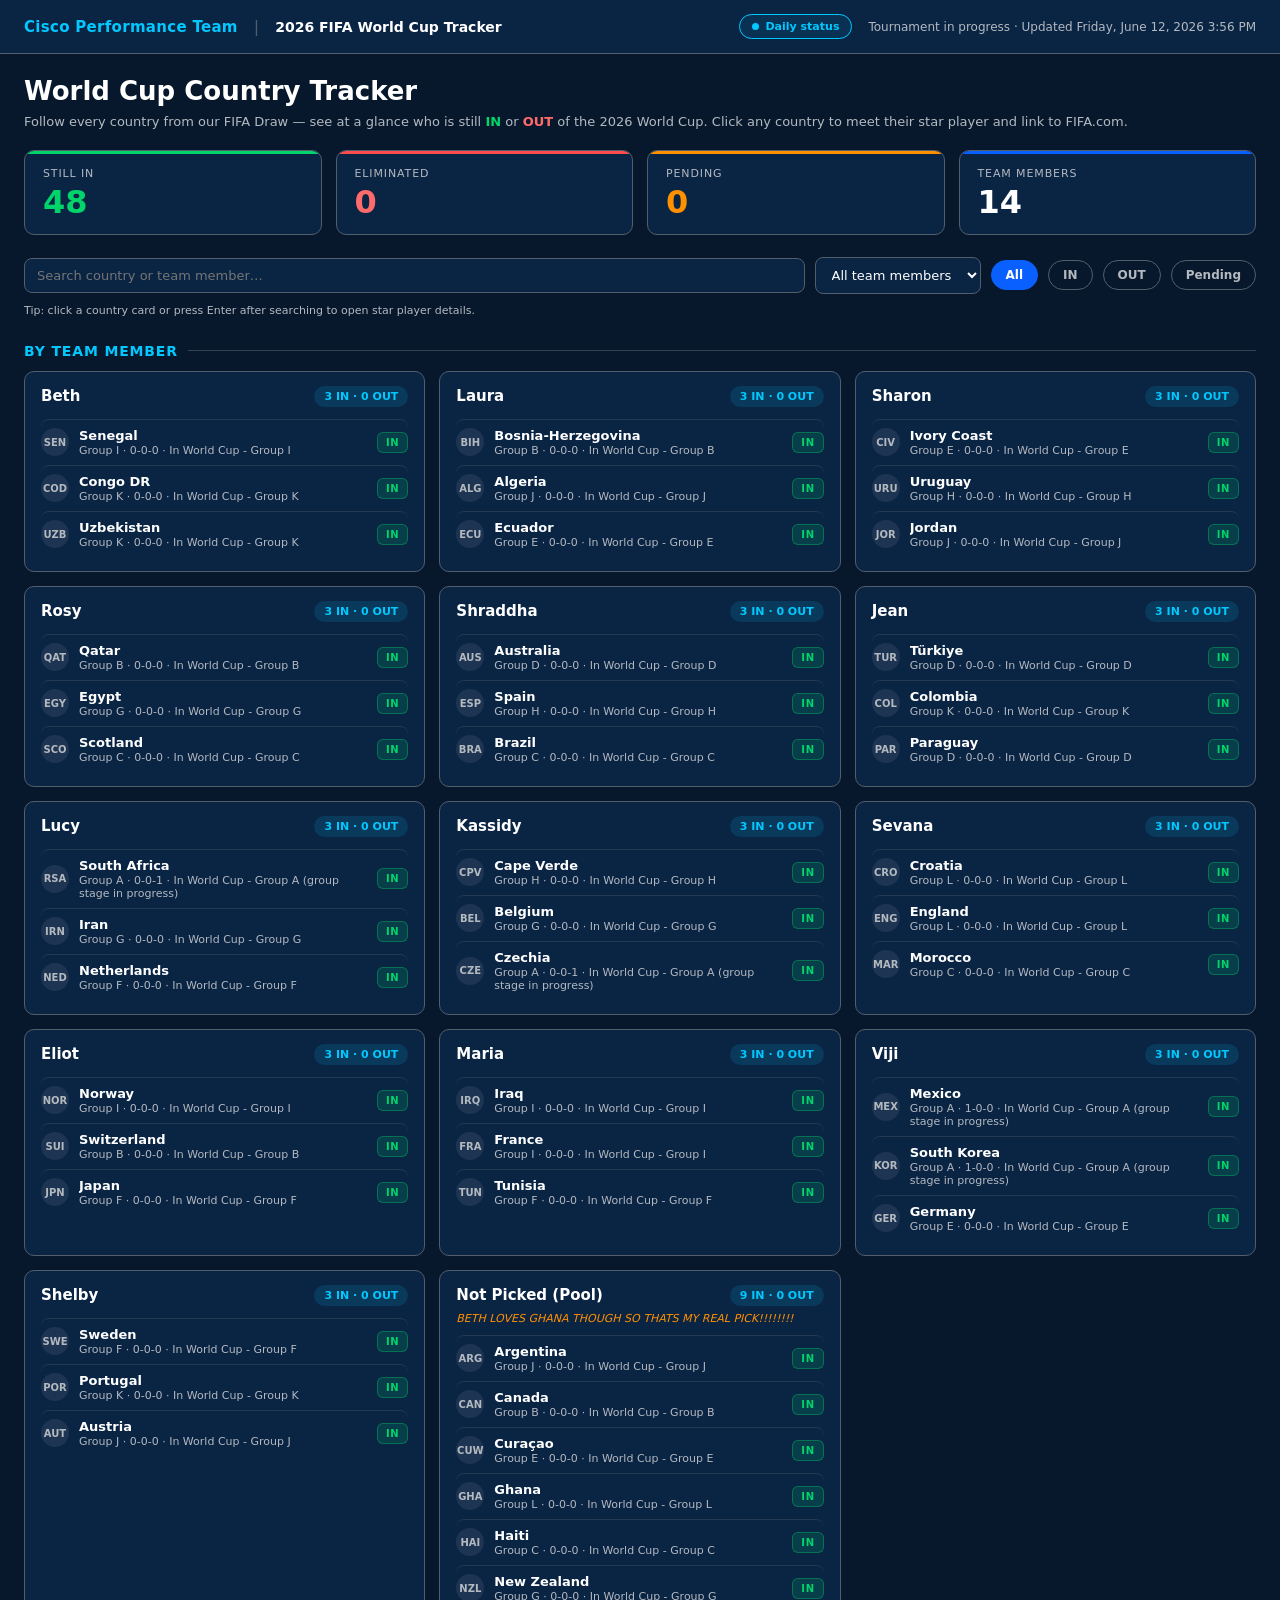
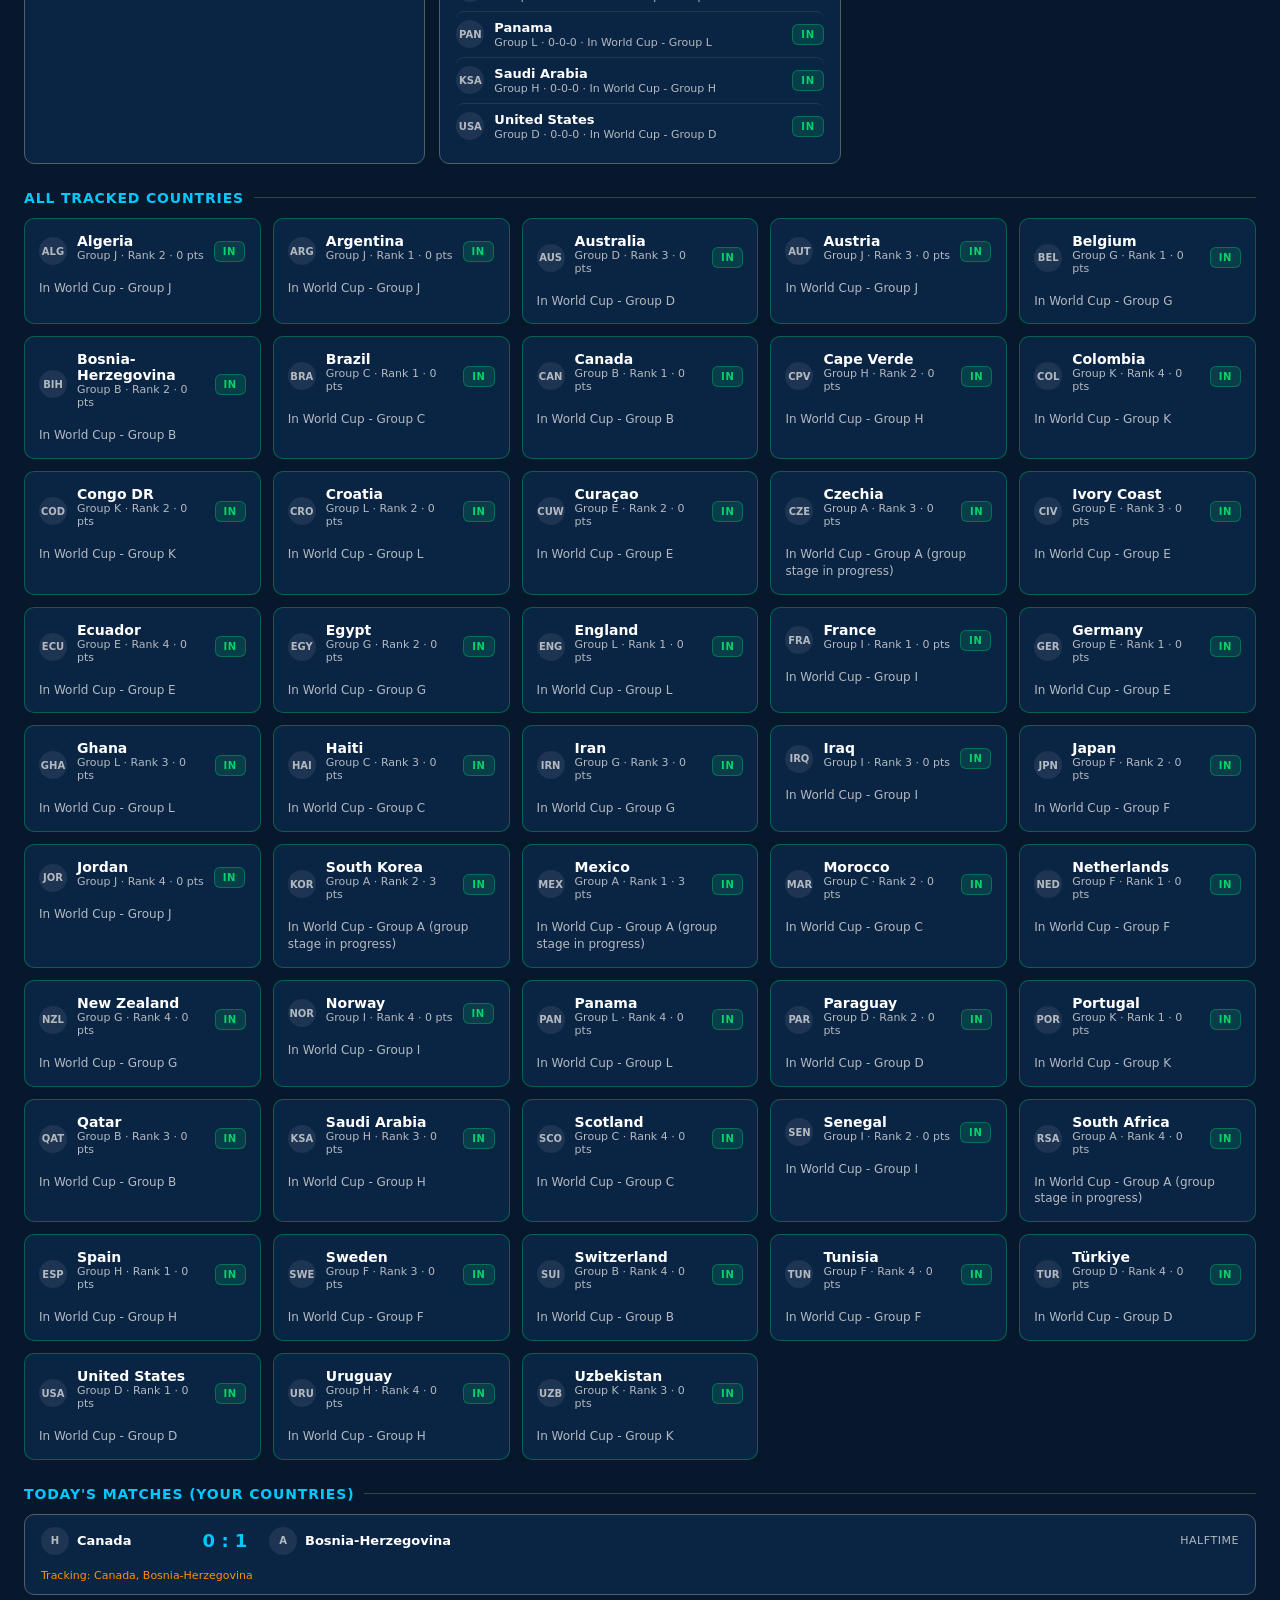
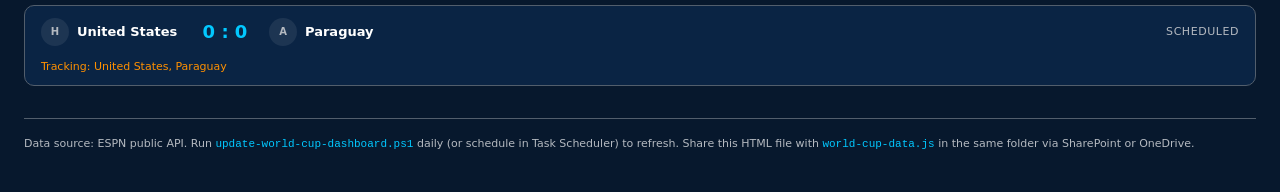
==== docs/index.html @ b78e00ed "Initial World Cup dashboard for GitHub Pages" ====
<!DOCTYPE html>
<html lang="en">
<head>
  <meta charset="UTF-8" />
  <meta name="viewport" content="width=device-width, initial-scale=1" />
  <meta http-equiv="refresh" content="300" />
  <title>Performance Team — 2026 World Cup Tracker</title>
  <link rel="stylesheet" href="assets/cisco-brand.css" />
  <style>
    * { box-sizing: border-box; margin: 0; padding: 0; }
    body {
      font-family: var(--cisco-font);
      background: var(--cisco-navy);
      color: var(--cisco-white);
      min-height: 100vh;
    }
    .chrome {
      background: var(--cisco-navy-mid);
      border-bottom: 1px solid var(--cisco-slate);
      padding: 14px 24px;
      display: flex;
      align-items: center;
      gap: 16px;
      flex-wrap: wrap;
    }
    .chrome .brand {
      font-weight: 700;
      color: var(--cisco-cyan);
      font-size: 15px;
      letter-spacing: 0.02em;
    }
    .chrome .sep { color: var(--cisco-slate); }
    .chrome .title { font-weight: 600; font-size: 14px; }
    .chrome .spacer { flex: 1; }
    .chrome .meta { font-size: 12px; color: var(--cisco-muted); }
    .pill {
      display: inline-flex;
      align-items: center;
      gap: 6px;
      padding: 5px 12px;
      border-radius: 999px;
      font-size: 11px;
      font-weight: 600;
      border: 1px solid var(--cisco-slate);
      color: var(--cisco-muted);
    }
    .pill.live {
      border-color: var(--cisco-cyan);
      color: var(--cisco-cyan);
      background: rgba(2, 200, 255, 0.08);
    }
    .live-dot {
      width: 7px; height: 7px;
      border-radius: 50%;
      background: var(--cisco-cyan);
      animation: pulse 2s infinite;
    }
    @keyframes pulse {
      0%, 100% { opacity: 1; }
      50% { opacity: 0.35; }
    }
    .main { padding: 22px 24px 40px; max-width: 1440px; margin: 0 auto; }
    h1 { font-size: 26px; font-weight: 700; margin-bottom: 6px; }
    .subtitle { color: var(--cisco-muted); font-size: 13px; margin-bottom: 18px; line-height: 1.5; }
    .alert-banner {
      display: none;
      background: rgba(255, 144, 0, 0.12);
      border: 1px solid rgba(255, 144, 0, 0.45);
      border-left: 4px solid var(--cisco-orange);
      border-radius: var(--cisco-radius);
      padding: 12px 16px;
      margin-bottom: 18px;
      font-size: 13px;
    }
    .alert-banner.show { display: block; }
    .alert-banner strong { color: var(--cisco-orange); }
    .summary-row {
      display: grid;
      grid-template-columns: repeat(4, 1fr);
      gap: 14px;
      margin-bottom: 22px;
    }
    @media (max-width: 900px) {
      .summary-row { grid-template-columns: repeat(2, 1fr); }
    }
    .stat-card {
      background: var(--cisco-navy-mid);
      border: 1px solid var(--cisco-slate);
      border-radius: var(--cisco-radius);
      padding: 16px 18px;
      position: relative;
      overflow: hidden;
    }
    .stat-card::after {
      content: '';
      position: absolute;
      top: 0; left: 0; right: 0;
      height: 3px;
      background: var(--cisco-slate);
    }
    .stat-card.in::after { background: #00d46a; }
    .stat-card.out::after { background: #ff4d4f; }
    .stat-card.pending::after { background: var(--cisco-orange); }
    .stat-card.team::after { background: var(--cisco-blue); }
    .stat-label {
      font-size: 11px;
      text-transform: uppercase;
      letter-spacing: 0.08em;
      color: var(--cisco-muted);
      margin-bottom: 6px;
    }
    .stat-value { font-size: 32px; font-weight: 700; line-height: 1; }
    .stat-card.in .stat-value { color: #00d46a; }
    .stat-card.out .stat-value { color: #ff6b6b; }
    .stat-card.pending .stat-value { color: var(--cisco-orange); }
    .toolbar {
      display: flex;
      flex-wrap: wrap;
      gap: 10px;
      align-items: center;
      margin-bottom: 18px;
    }
    .toolbar input, .toolbar select {
      background: var(--cisco-navy-mid);
      border: 1px solid var(--cisco-slate);
      color: var(--cisco-white);
      border-radius: 8px;
      padding: 9px 12px;
      font-size: 13px;
      font-family: inherit;
    }
    .toolbar input { min-width: 220px; flex: 1; }
    .filter-btn {
      background: transparent;
      border: 1px solid var(--cisco-slate);
      color: var(--cisco-muted);
      border-radius: 999px;
      padding: 7px 14px;
      font-size: 12px;
      font-weight: 600;
      cursor: pointer;
      font-family: inherit;
      transition: all 0.15s;
    }
    .filter-btn:hover { border-color: var(--cisco-cyan); color: var(--cisco-white); }
    .filter-btn.active {
      background: var(--cisco-blue);
      border-color: var(--cisco-blue);
      color: #fff;
    }
    .section-title {
      font-size: 14px;
      font-weight: 700;
      text-transform: uppercase;
      letter-spacing: 0.06em;
      color: var(--cisco-cyan);
      margin: 26px 0 12px;
      display: flex;
      align-items: center;
      gap: 10px;
    }
    .section-title::after {
      content: '';
      flex: 1;
      height: 1px;
      background: rgba(82, 94, 108, 0.6);
    }
    .member-grid {
      display: grid;
      grid-template-columns: repeat(auto-fill, minmax(300px, 1fr));
      gap: 14px;
    }
    .member-card {
      background: var(--cisco-navy-mid);
      border: 1px solid var(--cisco-slate);
      border-radius: var(--cisco-radius);
      padding: 14px 16px;
      transition: border-color 0.15s, transform 0.15s;
    }
    .member-card:hover {
      border-color: rgba(2, 200, 255, 0.45);
      transform: translateY(-1px);
    }
    .member-head {
      display: flex;
      align-items: center;
      justify-content: space-between;
      margin-bottom: 12px;
    }
    .member-name { font-weight: 700; font-size: 15px; }
    .member-score {
      font-size: 11px;
      font-weight: 700;
      padding: 4px 10px;
      border-radius: 999px;
      background: rgba(2, 200, 255, 0.12);
      color: var(--cisco-cyan);
    }
    .member-note {
      font-size: 11px;
      color: var(--cisco-orange);
      margin: -6px 0 10px;
      font-style: italic;
    }
    .country-row {
      display: flex;
      align-items: center;
      gap: 10px;
      padding: 8px 0;
      border-top: 1px solid rgba(82, 94, 108, 0.35);
      cursor: pointer;
      border-radius: 8px;
      transition: background 0.15s;
    }
    .country-row:hover { background: rgba(2, 200, 255, 0.06); }
    .country-row:first-of-type { border-top: none; padding-top: 0; }
    .flag {
      width: 28px; height: 28px;
      border-radius: 50%;
      object-fit: cover;
      background: rgba(255,255,255,0.08);
      flex-shrink: 0;
    }
    .flag-placeholder {
      width: 28px; height: 28px;
      border-radius: 50%;
      background: rgba(255,255,255,0.08);
      display: flex;
      align-items: center;
      justify-content: center;
      font-size: 10px;
      font-weight: 700;
      color: var(--cisco-muted);
      flex-shrink: 0;
    }
    .country-info { flex: 1; min-width: 0; }
    .country-name {
      font-size: 13px;
      font-weight: 600;
      white-space: nowrap;
      overflow: hidden;
      text-overflow: ellipsis;
    }
    .country-meta { font-size: 11px; color: var(--cisco-muted); margin-top: 1px; }
    .badge {
      font-size: 10px;
      font-weight: 800;
      letter-spacing: 0.06em;
      padding: 4px 8px;
      border-radius: 6px;
      flex-shrink: 0;
    }
    .badge.in { background: rgba(0, 212, 106, 0.15); color: #00d46a; border: 1px solid rgba(0, 212, 106, 0.35); }
    .badge.out { background: rgba(255, 77, 79, 0.15); color: #ff6b6b; border: 1px solid rgba(255, 77, 79, 0.35); }
    .badge.pending { background: rgba(255, 144, 0, 0.15); color: var(--cisco-orange); border: 1px solid rgba(255, 144, 0, 0.35); }
    .country-grid {
      display: grid;
      grid-template-columns: repeat(auto-fill, minmax(220px, 1fr));
      gap: 12px;
    }
    .country-card {
      background: var(--cisco-navy-mid);
      border: 1px solid var(--cisco-slate);
      border-radius: var(--cisco-radius);
      padding: 14px;
      position: relative;
      cursor: pointer;
      transition: border-color 0.15s, transform 0.15s;
    }
    .country-card:hover {
      border-color: rgba(2, 200, 255, 0.45);
      transform: translateY(-1px);
    }
    .country-card.status-in { border-color: rgba(0, 212, 106, 0.35); }
    .country-card.status-out { border-color: rgba(255, 77, 79, 0.35); opacity: 0.85; }
    .country-card.status-out .country-card-name { text-decoration: line-through; text-decoration-color: rgba(255,107,107,0.5); }
    .country-card-top {
      display: flex;
      align-items: center;
      gap: 10px;
      margin-bottom: 10px;
    }
    .country-card-name { font-weight: 700; font-size: 14px; }
    .country-card-group {
      font-size: 11px;
      color: var(--cisco-muted);
      margin-bottom: 8px;
    }
    .country-card-detail { font-size: 12px; color: var(--cisco-muted); line-height: 1.4; }
    .matches-list { display: grid; gap: 10px; }
    .match-card {
      display: flex;
      align-items: center;
      gap: 14px;
      background: var(--cisco-navy-mid);
      border: 1px solid var(--cisco-slate);
      border-radius: var(--cisco-radius);
      padding: 12px 16px;
      flex-wrap: wrap;
    }
    .match-team {
      display: flex;
      align-items: center;
      gap: 8px;
      min-width: 140px;
      font-size: 13px;
      font-weight: 600;
    }
    .match-score {
      font-size: 18px;
      font-weight: 800;
      color: var(--cisco-cyan);
      min-width: 60px;
      text-align: center;
    }
    .match-status {
      margin-left: auto;
      font-size: 11px;
      color: var(--cisco-muted);
      text-transform: uppercase;
      letter-spacing: 0.05em;
    }
    .match-tracked {
      width: 100%;
      font-size: 11px;
      color: var(--cisco-orange);
    }
    .footer {
      margin-top: 32px;
      padding-top: 16px;
      border-top: 1px solid var(--cisco-slate);
      font-size: 11px;
      color: var(--cisco-muted);
      line-height: 1.6;
    }
    .empty {
      color: var(--cisco-muted);
      font-size: 13px;
      padding: 20px;
      text-align: center;
      border: 1px dashed var(--cisco-slate);
      border-radius: var(--cisco-radius);
    }
    .hidden { display: none !important; }
    .search-hint {
      font-size: 11px;
      color: var(--cisco-muted);
      margin: -8px 0 14px;
    }
    .modal-backdrop {
      position: fixed;
      inset: 0;
      background: rgba(7, 24, 45, 0.82);
      backdrop-filter: blur(4px);
      display: none;
      align-items: center;
      justify-content: center;
      padding: 20px;
      z-index: 1000;
    }
    .modal-backdrop.open { display: flex; }
    .country-modal {
      width: min(520px, 100%);
      background: var(--cisco-navy-mid);
      border: 1px solid var(--cisco-slate);
      border-radius: 14px;
      overflow: hidden;
      box-shadow: 0 24px 64px rgba(0, 0, 0, 0.45);
      animation: modalIn 0.2s ease-out;
    }
    @keyframes modalIn {
      from { opacity: 0; transform: translateY(12px) scale(0.98); }
      to { opacity: 1; transform: none; }
    }
    .modal-header {
      display: flex;
      align-items: center;
      gap: 14px;
      padding: 18px 20px;
      border-bottom: 1px solid rgba(82, 94, 108, 0.45);
      background: rgba(10, 96, 255, 0.08);
    }
    .modal-flag {
      width: 52px;
      height: 52px;
      border-radius: 50%;
      object-fit: cover;
      background: rgba(255,255,255,0.08);
    }
    .modal-title { font-size: 20px; font-weight: 700; }
    .modal-subtitle { font-size: 12px; color: var(--cisco-muted); margin-top: 2px; }
    .modal-close {
      margin-left: auto;
      background: transparent;
      border: 1px solid var(--cisco-slate);
      color: var(--cisco-muted);
      width: 34px;
      height: 34px;
      border-radius: 8px;
      cursor: pointer;
      font-size: 18px;
      line-height: 1;
    }
    .modal-close:hover { color: #fff; border-color: var(--cisco-cyan); }
    .modal-body { padding: 20px; }
    .star-section {
      display: grid;
      grid-template-columns: 120px 1fr;
      gap: 16px;
      align-items: center;
      margin-bottom: 18px;
    }
    @media (max-width: 480px) {
      .star-section { grid-template-columns: 1fr; text-align: center; }
    }
    .star-photo-wrap {
      width: 120px;
      height: 120px;
      border-radius: 14px;
      overflow: hidden;
      background: rgba(255,255,255,0.06);
      border: 1px solid rgba(82, 94, 108, 0.5);
    }
    .star-photo {
      width: 100%;
      height: 100%;
      object-fit: cover;
      object-position: top;
    }
    .star-photo-placeholder {
      width: 100%;
      height: 100%;
      display: flex;
      align-items: center;
      justify-content: center;
      font-size: 36px;
      color: var(--cisco-slate);
      background: linear-gradient(145deg, rgba(10, 96, 255, 0.25), rgba(2, 200, 255, 0.12));
    }
    .star-photo-placeholder.star-initials {
      font-size: 28px;
      font-weight: 800;
      color: var(--cisco-cyan);
      letter-spacing: 0.04em;
    }
    .star-label {
      font-size: 10px;
      text-transform: uppercase;
      letter-spacing: 0.08em;
      color: var(--cisco-cyan);
      margin-bottom: 4px;
      font-weight: 700;
    }
    .star-name { font-size: 22px; font-weight: 700; margin-bottom: 4px; }
    .star-position { font-size: 13px; color: var(--cisco-muted); }
    .modal-actions {
      display: flex;
      flex-wrap: wrap;
      gap: 10px;
      margin-top: 8px;
    }
    .modal-link {
      display: inline-flex;
      align-items: center;
      gap: 8px;
      padding: 10px 14px;
      border-radius: 8px;
      font-size: 13px;
      font-weight: 600;
      text-decoration: none;
      transition: opacity 0.15s;
    }
    .modal-link:hover { opacity: 0.88; }
    .modal-link.fifa {
      background: var(--cisco-blue);
      color: #fff;
    }
    .modal-link.espn {
      background: rgba(2, 200, 255, 0.12);
      color: var(--cisco-cyan);
      border: 1px solid rgba(2, 200, 255, 0.35);
    }
    .modal-meta {
      font-size: 12px;
      color: var(--cisco-muted);
      line-height: 1.5;
      padding-top: 14px;
      border-top: 1px solid rgba(82, 94, 108, 0.35);
    }
  </style>
</head>
<body>
  <header class="chrome">
    <span class="brand">Cisco Performance Team</span>
    <span class="sep">|</span>
    <span class="title">2026 FIFA World Cup Tracker</span>
    <span class="spacer"></span>
    <span class="pill live"><span class="live-dot"></span> Daily status</span>
    <span class="meta" id="updatedMeta">Loading…</span>
  </header>

  <main class="main">
    <h1>World Cup Country Tracker</h1>
    <p class="subtitle">
      Follow every country from our FIFA Draw — see at a glance who is still <strong style="color:#00d46a">IN</strong>
      or <strong style="color:#ff6b6b">OUT</strong> of the 2026 World Cup. Click any country to meet their star player and link to FIFA.com.
    </p>

    <div class="alert-banner" id="changesBanner"></div>

    <div class="summary-row" id="summaryRow"></div>

    <div class="toolbar">
      <input type="search" id="searchInput" placeholder="Search country or team member…" />
      <select id="memberFilter">
        <option value="">All team members</option>
      </select>
      <button class="filter-btn active" data-status="ALL">All</button>
      <button class="filter-btn" data-status="IN">IN</button>
      <button class="filter-btn" data-status="OUT">OUT</button>
      <button class="filter-btn" data-status="PENDING">Pending</button>
    </div>
    <p class="search-hint" id="searchHint">Tip: click a country card or press Enter after searching to open star player details.</p>

    <div class="section-title">By Team Member</div>
    <div class="member-grid" id="memberGrid"></div>

    <div class="section-title">All Tracked Countries</div>
    <div class="country-grid" id="countryGrid"></div>

    <div class="section-title">Today's Matches (Your Countries)</div>
    <div class="matches-list" id="matchesList"></div>

    <footer class="footer">
      Data source: ESPN public API. Run <code style="color:var(--cisco-cyan)">update-world-cup-dashboard.ps1</code> daily
      (or schedule in Task Scheduler) to refresh. Share this HTML file with <code style="color:var(--cisco-cyan)">world-cup-data.js</code>
      in the same folder via SharePoint or OneDrive.
    </footer>
  </main>

  <div class="modal-backdrop" id="countryModal" aria-hidden="true">
    <div class="country-modal" role="dialog" aria-labelledby="modalCountryName">
      <div class="modal-header">
        <img class="modal-flag" id="modalFlag" alt="" />
        <div>
          <div class="modal-title" id="modalCountryName"></div>
          <div class="modal-subtitle" id="modalCountryMeta"></div>
        </div>
        <button class="modal-close" id="modalClose" aria-label="Close">&times;</button>
      </div>
      <div class="modal-body">
        <div class="star-section">
          <div class="star-photo-wrap" id="modalStarPhotoWrap"></div>
          <div>
            <div class="star-label">Star Player</div>
            <div class="star-name" id="modalStarName"></div>
            <div class="star-position" id="modalStarPosition"></div>
          </div>
        </div>
        <div class="modal-actions" id="modalActions"></div>
        <div class="modal-meta" id="modalMeta"></div>
      </div>
    </div>
  </div>

  <script src="world-cup-data.js"></script>
  <script>
    let data = window.WC_DASHBOARD_DATA;
    let statusFilter = 'ALL';

    function findCountry(pickName) {
      return data.countries.find(c => c.pickName === pickName);
    }

    function getVisibleCountries() {
      const search = document.getElementById('searchInput').value.toLowerCase();
      const memberVal = document.getElementById('memberFilter').value;
      let picks = data.countries;
      if (memberVal) {
        const member = data.members.find(m => m.name === memberVal);
        if (member) picks = member.countries;
      }
      return picks.filter(c => matchesFilter(c)).filter(c => {
        if (!search) return true;
        return c.pickName.toLowerCase().includes(search) ||
          (c.displayName || '').toLowerCase().includes(search) ||
          ((c.starPlayer && c.starPlayer.name) || '').toLowerCase().includes(search);
      });
    }

    function openCountryModal(country) {
      if (!country) return;
      const modal = document.getElementById('countryModal');
      const star = country.starPlayer || {};
      const flagEl = document.getElementById('modalFlag');
      if (country.logo) {
        flagEl.src = country.logo;
        flagEl.alt = country.displayName || country.pickName;
        flagEl.classList.remove('hidden');
        flagEl.onerror = () => {
          flagEl.classList.add('hidden');
        };
      } else {
        flagEl.removeAttribute('src');
        flagEl.classList.add('hidden');
      }
      document.getElementById('modalCountryName').textContent = country.displayName || country.pickName;
      document.getElementById('modalCountryMeta').textContent =
        `${country.group} · ${country.status} · ${country.record || '0-0-0'} · ${country.detail || ''}`;
      document.getElementById('modalStarName').textContent = star.name || 'Star player TBD';
      document.getElementById('modalStarPosition').textContent = star.position || 'National team squad';

      const photoWrap = document.getElementById('modalStarPhotoWrap');
      if (star.headshot) {
        photoWrap.innerHTML = `<img class="star-photo" src="${esc(star.headshot)}" alt="${esc(star.name)}" onerror="this.replaceWith((function(){var d=document.createElement('div');d.className='star-photo-placeholder star-initials';d.textContent='${esc((star.name || '?').split(' ').map(function(w){return w[0];}).filter(Boolean).slice(0,2).join('').toUpperCase() || '⚽')}';return d;})())" />`;
      } else {
        const initials = (star.name || '?').split(' ').map(w => w[0]).filter(Boolean).slice(0, 2).join('').toUpperCase() || '⚽';
        photoWrap.innerHTML = `<div class="star-photo-placeholder star-initials">${esc(initials)}</div>`;
      }

      const actions = [];
      const fifaUrl = country.fifaUrl || star.fifaUrl;
      if (fifaUrl) {
        actions.push(`<a class="modal-link fifa" href="${esc(fifaUrl)}" target="_blank" rel="noopener noreferrer">Learn more on FIFA.com</a>`);
      }
      if (star.espnUrl) {
        actions.push(`<a class="modal-link espn" href="${esc(star.espnUrl)}" target="_blank" rel="noopener noreferrer">View player profile</a>`);
      }
      document.getElementById('modalActions').innerHTML = actions.join('') ||
        '<span class="modal-meta">FIFA team link unavailable for this country.</span>';

      document.getElementById('modalMeta').textContent =
        `Tracked from our Performance Team FIFA Draw. Star player selected from squad data and curated picks in country-profiles.json.`;

      modal.classList.add('open');
      modal.setAttribute('aria-hidden', 'false');
    }

    function closeCountryModal() {
      const modal = document.getElementById('countryModal');
      modal.classList.remove('open');
      modal.setAttribute('aria-hidden', 'true');
    }

    function bindCountryClicks() {
      document.querySelectorAll('[data-pick-name]').forEach(el => {
        el.addEventListener('click', () => openCountryModal(findCountry(el.dataset.pickName)));
      });
    }

    function updateSearchHint() {
      const visible = getVisibleCountries();
      const hint = document.getElementById('searchHint');
      if (visible.length === 1) {
        hint.textContent = `1 match: ${visible[0].displayName || visible[0].pickName} — press Enter or click to view star player.`;
      } else if (visible.length === 0) {
        hint.textContent = 'No countries match your search.';
      } else {
        hint.textContent = 'Tip: click a country card or press Enter after searching to open star player details.';
      }
    }

    function esc(s) {
      const d = document.createElement('div');
      d.textContent = s || '';
      return d.innerHTML;
    }

    function flagHtml(c) {
      const abbr = esc((c.abbreviation || '??').slice(0, 3));
      if (c.logo) {
        return `<img class="flag" src="${esc(c.logo)}" alt="" loading="lazy" onerror="this.replaceWith(Object.assign(document.createElement('div'),{className:'flag-placeholder',textContent:'${abbr}'}))" />`;
      }
      return `<div class="flag-placeholder">${abbr}</div>`;
    }

    function badgeHtml(status) {
      const label = status === 'IN' ? 'IN' : status === 'OUT' ? 'OUT' : 'PENDING';
      const cls = status === 'IN' ? 'in' : status === 'OUT' ? 'out' : 'pending';
      return `<span class="badge ${cls}">${label}</span>`;
    }

    function renderSummary() {
      const s = data.summary;
      document.getElementById('summaryRow').innerHTML = `
        <div class="stat-card in"><div class="stat-label">Still In</div><div class="stat-value">${s.inCount}</div></div>
        <div class="stat-card out"><div class="stat-label">Eliminated</div><div class="stat-value">${s.outCount}</div></div>
        <div class="stat-card pending"><div class="stat-label">Pending</div><div class="stat-value">${s.pendingCount}</div></div>
        <div class="stat-card team"><div class="stat-label">Team Members</div><div class="stat-value">${s.members}</div></div>
      `;
      document.getElementById('updatedMeta').textContent =
        `${data.phase} · Updated ${data.lastUpdatedDisplay}`;
    }

    function renderChanges() {
      const banner = document.getElementById('changesBanner');
      if (!data.statusChanges || data.statusChanges.length === 0) {
        banner.classList.remove('show');
        return;
      }
      const items = data.statusChanges.map(c =>
        `<strong>${esc(c.country)}</strong>: ${esc(c.from)} → ${esc(c.to)} (${esc(c.detail)})`
      ).join(' · ');
      banner.innerHTML = `<strong>Status changes since last update:</strong> ${items}`;
      banner.classList.add('show');
    }

    function renderMembers() {
      const grid = document.getElementById('memberGrid');
      const search = document.getElementById('searchInput').value.toLowerCase();
      const memberVal = document.getElementById('memberFilter').value;

      const html = data.members
        .filter(m => !memberVal || m.name === memberVal)
        .filter(m => {
          if (!search) return true;
          if (m.name.toLowerCase().includes(search)) return true;
          return m.countries.some(c =>
            c.pickName.toLowerCase().includes(search) ||
            (c.displayName || '').toLowerCase().includes(search)
          );
        })
        .map(m => {
          const countries = m.countries.filter(c => matchesFilter(c));
          if (countries.length === 0 && (statusFilter !== 'ALL' || search)) return '';
          const note = m.note ? `<div class="member-note">${esc(m.note)}</div>` : '';
          const rows = (countries.length ? countries : m.countries).map(c => `
            <div class="country-row" data-status="${esc(c.status)}" data-pick-name="${esc(c.pickName)}" title="View star player">
              ${flagHtml(c)}
              <div class="country-info">
                <div class="country-name">${esc(c.displayName || c.pickName)}</div>
                <div class="country-meta">${esc(c.group)} · ${esc(c.record || '0-0-0')} · ${esc(c.detail)}</div>
              </div>
              ${badgeHtml(c.status)}
            </div>
          `).join('');
          return `
            <article class="member-card" data-member="${esc(m.name)}">
              <div class="member-head">
                <span class="member-name">${esc(m.name)}</span>
                <span class="member-score">${m.inCount} IN · ${m.outCount} OUT</span>
              </div>
              ${note}
              ${rows}
            </article>
          `;
        })
        .filter(Boolean)
        .join('');

      grid.innerHTML = html || '<div class="empty">No team members match your filters.</div>';
      bindCountryClicks();
      updateSearchHint();
    }

    function renderCountries() {
      const grid = document.getElementById('countryGrid');
      const search = document.getElementById('searchInput').value.toLowerCase();
      const memberVal = document.getElementById('memberFilter').value;

      let picks = data.countries;
      if (memberVal) {
        const member = data.members.find(m => m.name === memberVal);
        if (member) picks = member.countries;
      }

      const html = picks
        .filter(c => matchesFilter(c))
        .filter(c => {
          if (!search) return true;
          return c.pickName.toLowerCase().includes(search) ||
            (c.displayName || '').toLowerCase().includes(search) ||
            ((c.starPlayer && c.starPlayer.name) || '').toLowerCase().includes(search);
        })
        .sort((a, b) => {
          const order = { IN: 0, PENDING: 1, OUT: 2 };
          return (order[a.status] ?? 9) - (order[b.status] ?? 9) ||
            a.pickName.localeCompare(b.pickName);
        })
        .map(c => `
          <article class="country-card status-${c.status.toLowerCase()}" data-pick-name="${esc(c.pickName)}" title="View star player">
            <div class="country-card-top">
              ${flagHtml(c)}
              <div>
                <div class="country-card-name">${esc(c.displayName || c.pickName)}</div>
                <div class="country-card-group">${esc(c.group)} · Rank ${c.rank} · ${c.points} pts</div>
              </div>
              ${badgeHtml(c.status)}
            </div>
            <div class="country-card-detail">${esc(c.detail)}</div>
          </article>
        `)
        .join('');

      grid.innerHTML = html || '<div class="empty">No countries match your filters.</div>';
      bindCountryClicks();
      updateSearchHint();
    }

    function renderMatches() {
      const list = document.getElementById('matchesList');
      if (!data.todayMatches || data.todayMatches.length === 0) {
        list.innerHTML = '<div class="empty">No matches today involving your tracked countries — check back on match days.</div>';
        return;
      }
      list.innerHTML = data.todayMatches.map(m => `
        <div class="match-card">
          <div class="match-team">${flagHtml({ logo: m.home.logo, abbreviation: 'H' })} ${esc(m.home.name)}</div>
          <div class="match-score">${esc(m.home.score || '–')} : ${esc(m.away.score || '–')}</div>
          <div class="match-team">${flagHtml({ logo: m.away.logo, abbreviation: 'A' })} ${esc(m.away.name)}</div>
          <div class="match-status">${esc(m.status)}</div>
          <div class="match-tracked">Tracking: ${esc(m.tracked.join(', '))}</div>
        </div>
      `).join('');
    }

    function populateMemberFilter() {
      const sel = document.getElementById('memberFilter');
      data.members.forEach(m => {
        const opt = document.createElement('option');
        opt.value = m.name;
        opt.textContent = m.name;
        sel.appendChild(opt);
      });
    }

    function matchesFilter(c) {
      if (statusFilter === 'ALL') return true;
      return c.status === statusFilter;
    }

    function renderAll() {
      renderSummary();
      renderChanges();
      renderMembers();
      renderCountries();
      renderMatches();
    }

    document.querySelectorAll('.filter-btn').forEach(btn => {
      btn.addEventListener('click', () => {
        document.querySelectorAll('.filter-btn').forEach(b => b.classList.remove('active'));
        btn.classList.add('active');
        statusFilter = btn.dataset.status;
        renderMembers();
        renderCountries();
      });
    });

    document.getElementById('searchInput').addEventListener('input', () => {
      renderMembers();
      renderCountries();
    });

    document.getElementById('searchInput').addEventListener('keydown', (e) => {
      if (e.key !== 'Enter') return;
      const visible = getVisibleCountries();
      if (visible.length >= 1) openCountryModal(visible[0]);
    });

    document.getElementById('memberFilter').addEventListener('change', () => {
      renderMembers();
      renderCountries();
    });

    document.getElementById('modalClose').addEventListener('click', closeCountryModal);
    document.getElementById('countryModal').addEventListener('click', (e) => {
      if (e.target.id === 'countryModal') closeCountryModal();
    });
    document.addEventListener('keydown', (e) => {
      if (e.key === 'Escape') closeCountryModal();
    });

    if (!data) {
      document.querySelector('.main').innerHTML =
        '<div class="empty">No data found. Run update-world-cup-dashboard.ps1 first to generate world-cup-data.js</div>';
    } else {
      populateMemberFilter();
      renderAll();
    }
  </script>
</body>
</html>
---- docs/assets/cisco-brand.css ----
/* Cisco Dark theme — from Dark PPT Template and Branding Guide.potx (Cisco Dark 05-21-2025) */
:root {
  --cisco-navy: #07182d;
  --cisco-navy-mid: #0a2444;
  --cisco-slate: #525e6c;
  --cisco-muted: #b4b9c0;
  --cisco-cyan: #02c8ff;
  --cisco-blue: #0a60ff;
  --cisco-magenta: #ff007f;
  --cisco-orange: #ff9000;
  --cisco-white: #ffffff;
  --cisco-surface: #f4f7fa;
  --cisco-card: #ffffff;
  --cisco-line: #dce3eb;
  --cisco-ink: #07182d;
  --cisco-font: "CiscoSansTT", "Segoe UI", system-ui, -apple-system, sans-serif;
  --cisco-radius: 10px;
  --cisco-shadow: 0 1px 3px rgba(7, 24, 45, 0.08), 0 8px 24px rgba(7, 24, 45, 0.1);
  --cisco-accent: var(--cisco-blue);
  --cisco-accent-bright: var(--cisco-cyan);
  --cisco-accent-soft: #e8f7fc;
  --cisco-accent-border: #9de9ff;
  --cisco-path-b: #5b6ef5;
  --cisco-path-b-soft: #eef0ff;
}
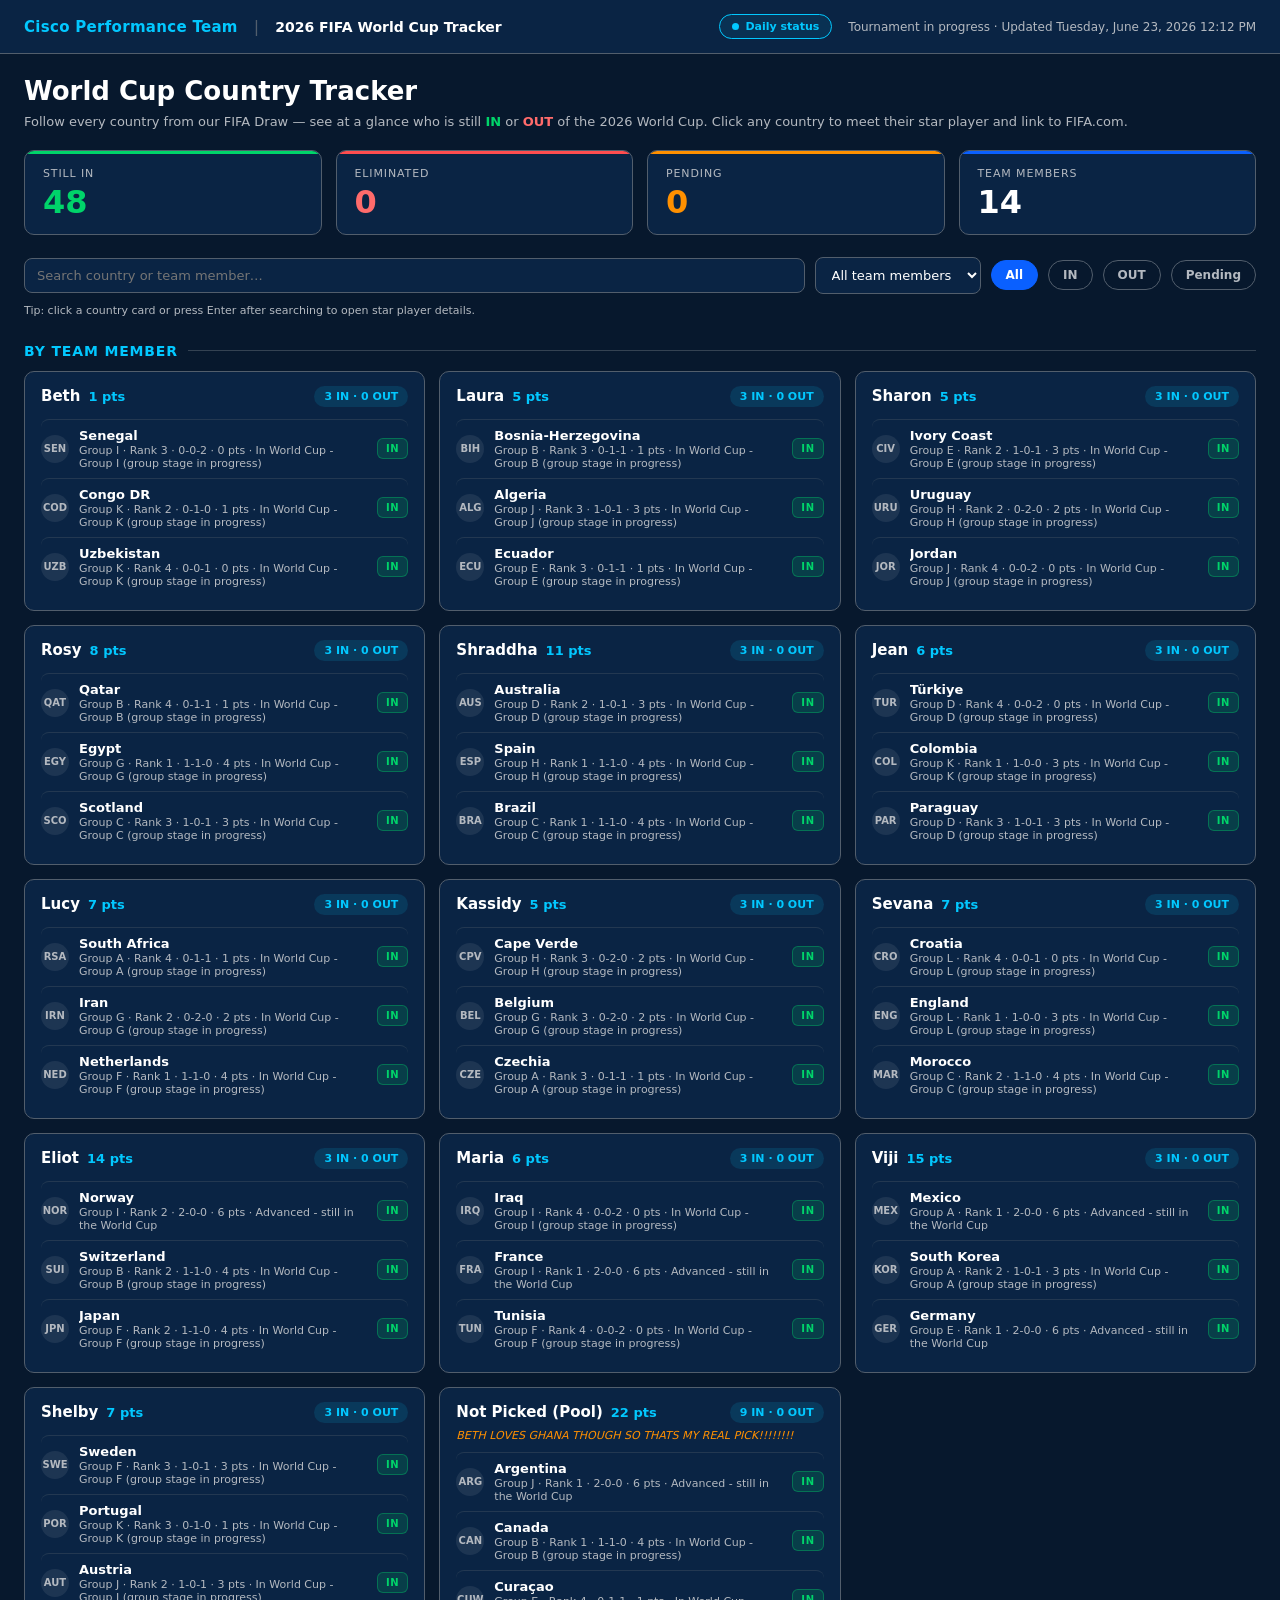
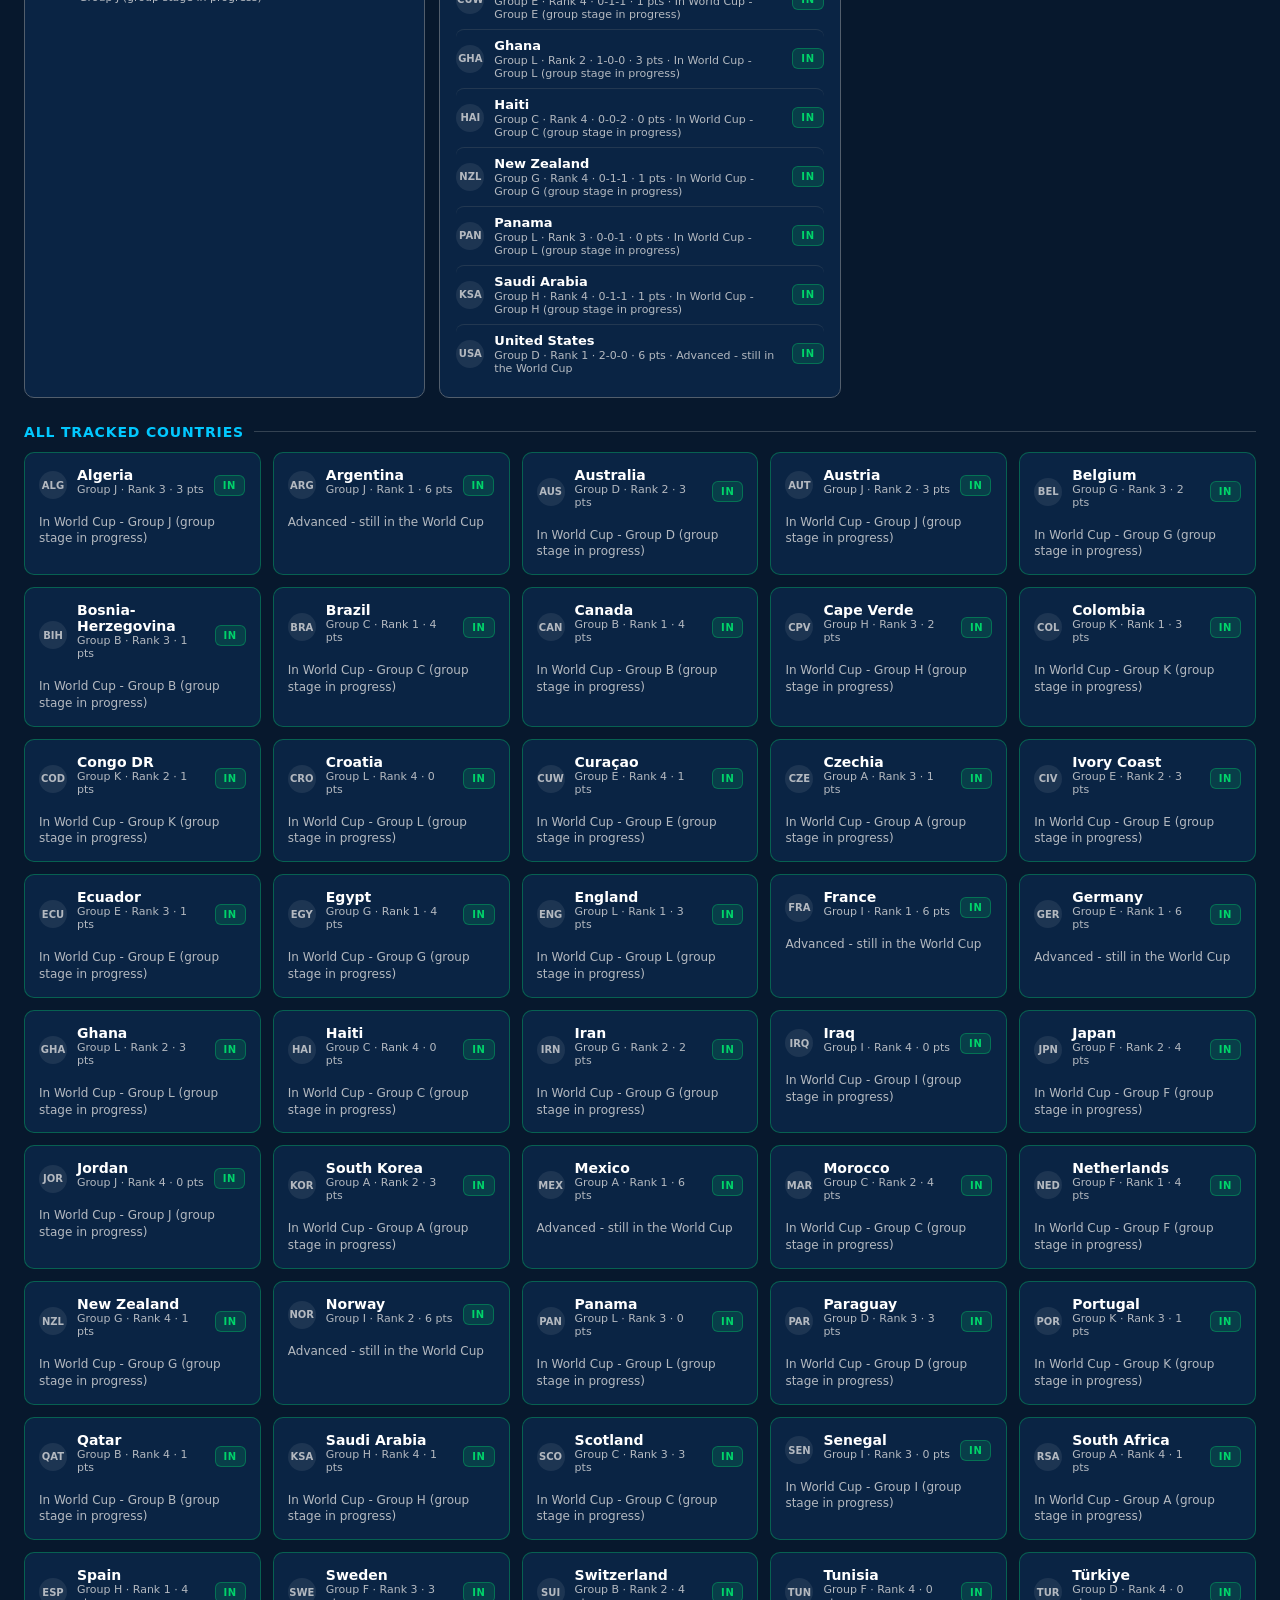
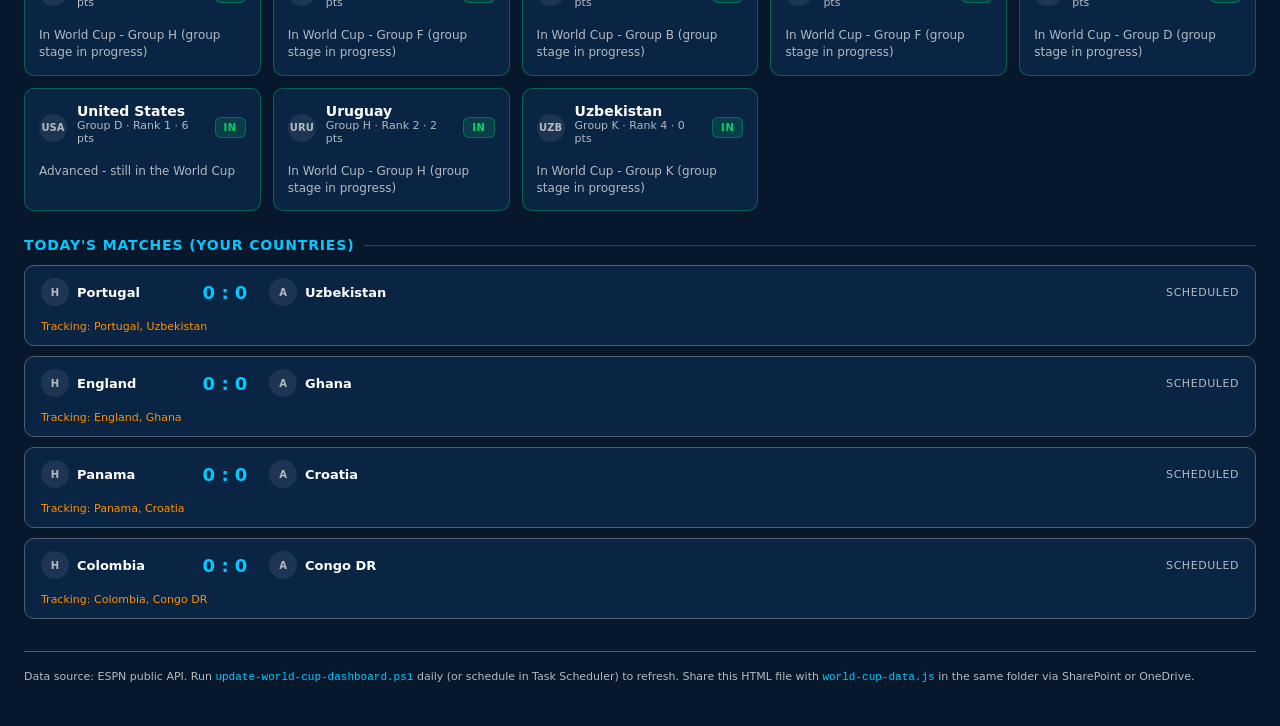
==== commit 02afa56c: "Show group rank and member total points in team member section Co-authored-by: Cursor <cursoragent@c" ====
--- a/docs/index.html
+++ b/docs/index.html
@@ -188,6 +188,17 @@
       margin-bottom: 12px;
     }
     .member-name { font-weight: 700; font-size: 15px; }
+    .member-name-wrap {
+      display: flex;
+      align-items: baseline;
+      gap: 8px;
+      flex-wrap: wrap;
+    }
+    .member-total-points {
+      font-size: 13px;
+      font-weight: 700;
+      color: var(--cisco-cyan);
+    }
     .member-score {
       font-size: 11px;
       font-weight: 700;
@@ -723,13 +734,14 @@
         .map(m => {
           const countries = m.countries.filter(c => matchesFilter(c));
           if (countries.length === 0 && (statusFilter !== 'ALL' || search)) return '';
+          const totalPoints = m.countries.reduce((sum, c) => sum + (Number(c.points) || 0), 0);
           const note = m.note ? `<div class="member-note">${esc(m.note)}</div>` : '';
           const rows = (countries.length ? countries : m.countries).map(c => `
             <div class="country-row" data-status="${esc(c.status)}" data-pick-name="${esc(c.pickName)}" title="View star player">
               ${flagHtml(c)}
               <div class="country-info">
                 <div class="country-name">${esc(c.displayName || c.pickName)}</div>
-                <div class="country-meta">${esc(c.group)} · ${esc(c.record || '0-0-0')} · ${esc(c.detail)}</div>
+                <div class="country-meta">${esc(c.group)} · Rank ${c.rank > 0 ? c.rank : '–'} · ${esc(c.record || '0-0-0')} · ${c.points ?? 0} pts · ${esc(c.detail)}</div>
               </div>
               ${badgeHtml(c.status)}
             </div>
@@ -737,7 +749,10 @@
           return `
             <article class="member-card" data-member="${esc(m.name)}">
               <div class="member-head">
-                <span class="member-name">${esc(m.name)}</span>
+                <div class="member-name-wrap">
+                  <span class="member-name">${esc(m.name)}</span>
+                  <span class="member-total-points">${totalPoints} pts</span>
+                </div>
                 <span class="member-score">${m.inCount} IN · ${m.outCount} OUT</span>
               </div>
               ${note}
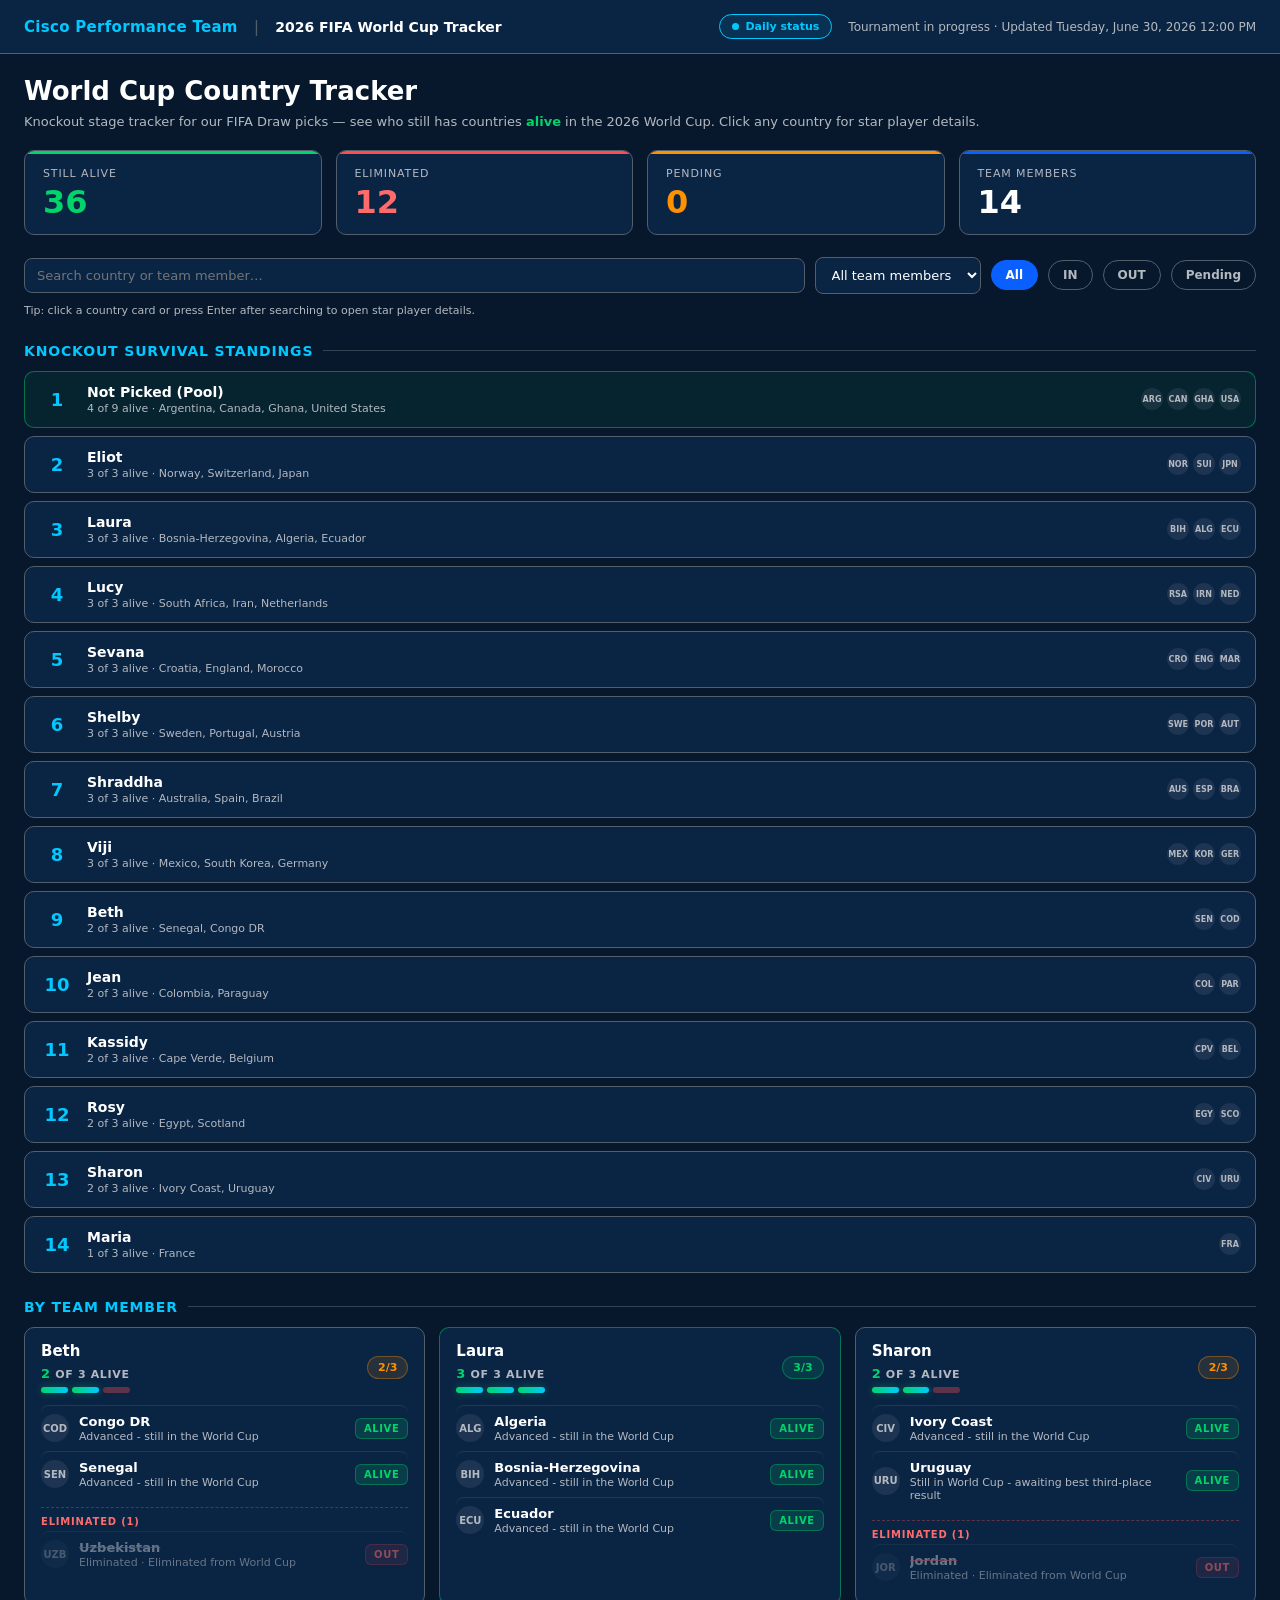
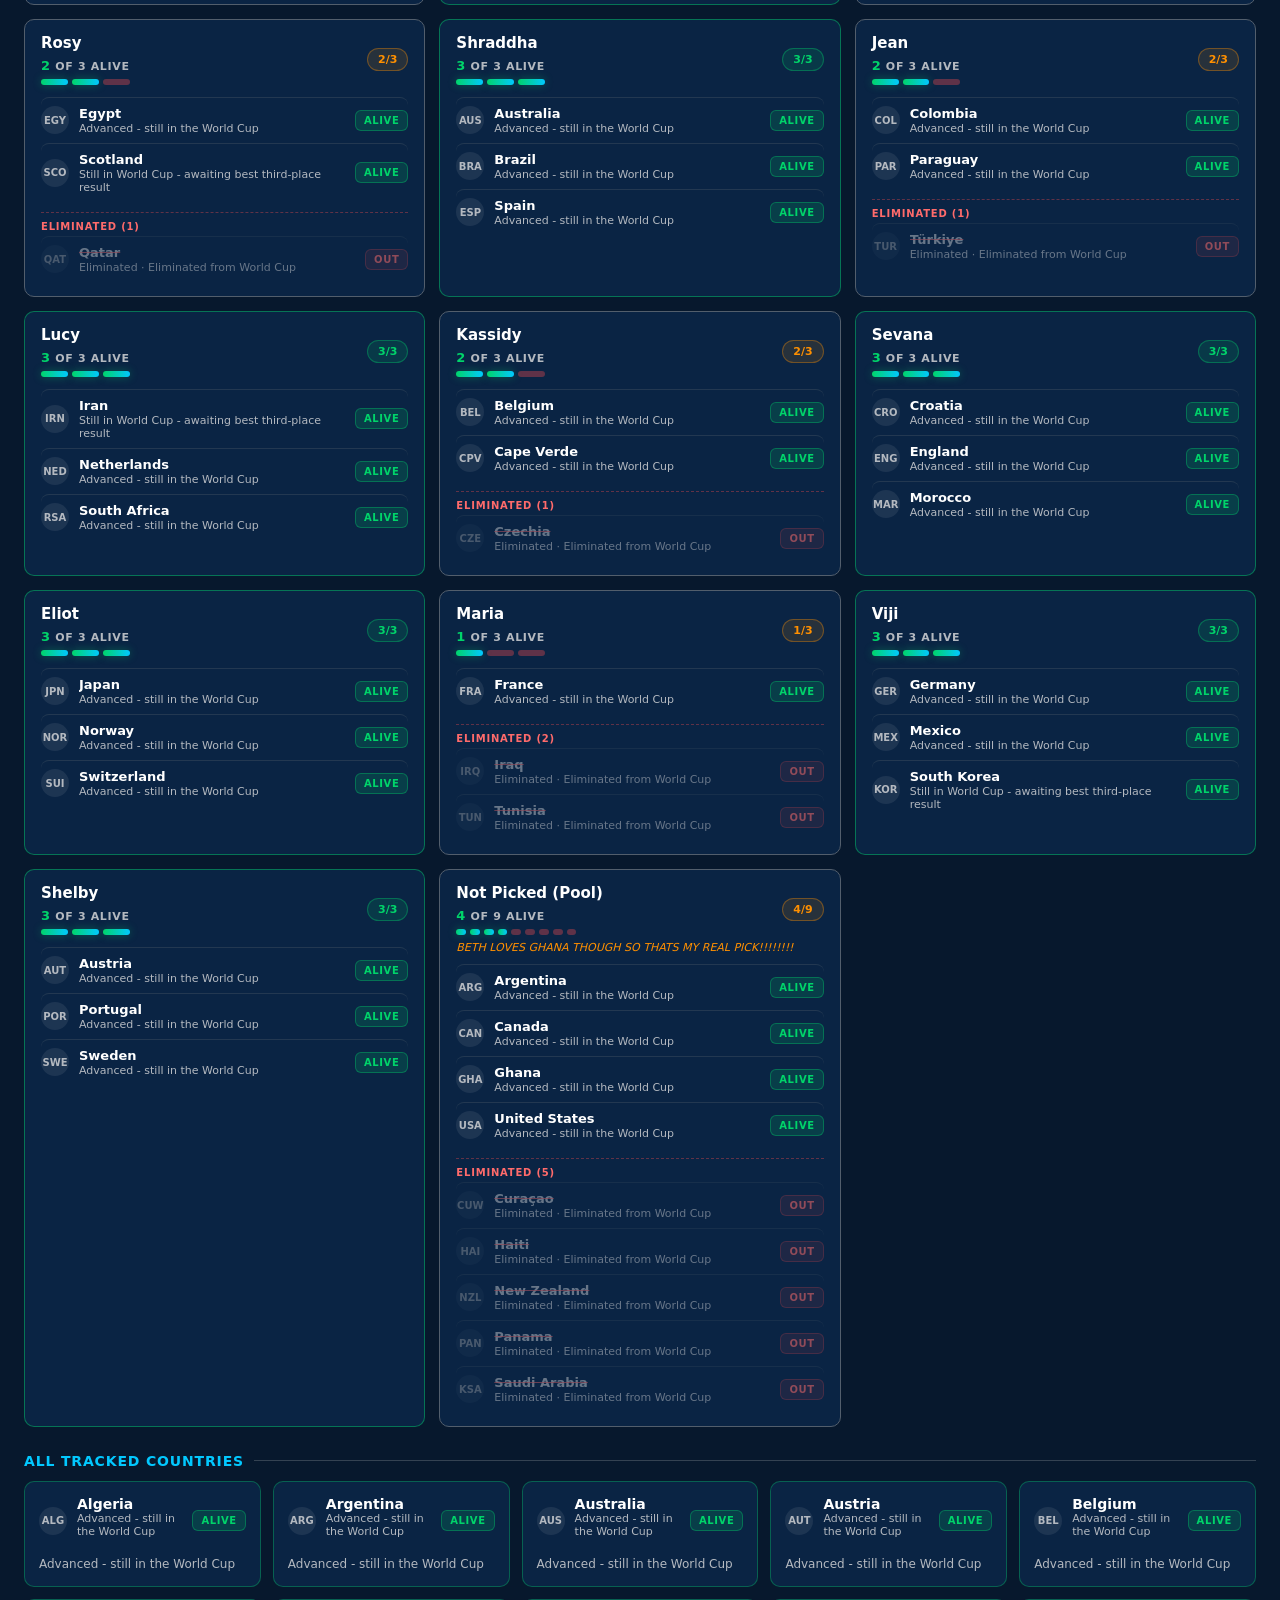
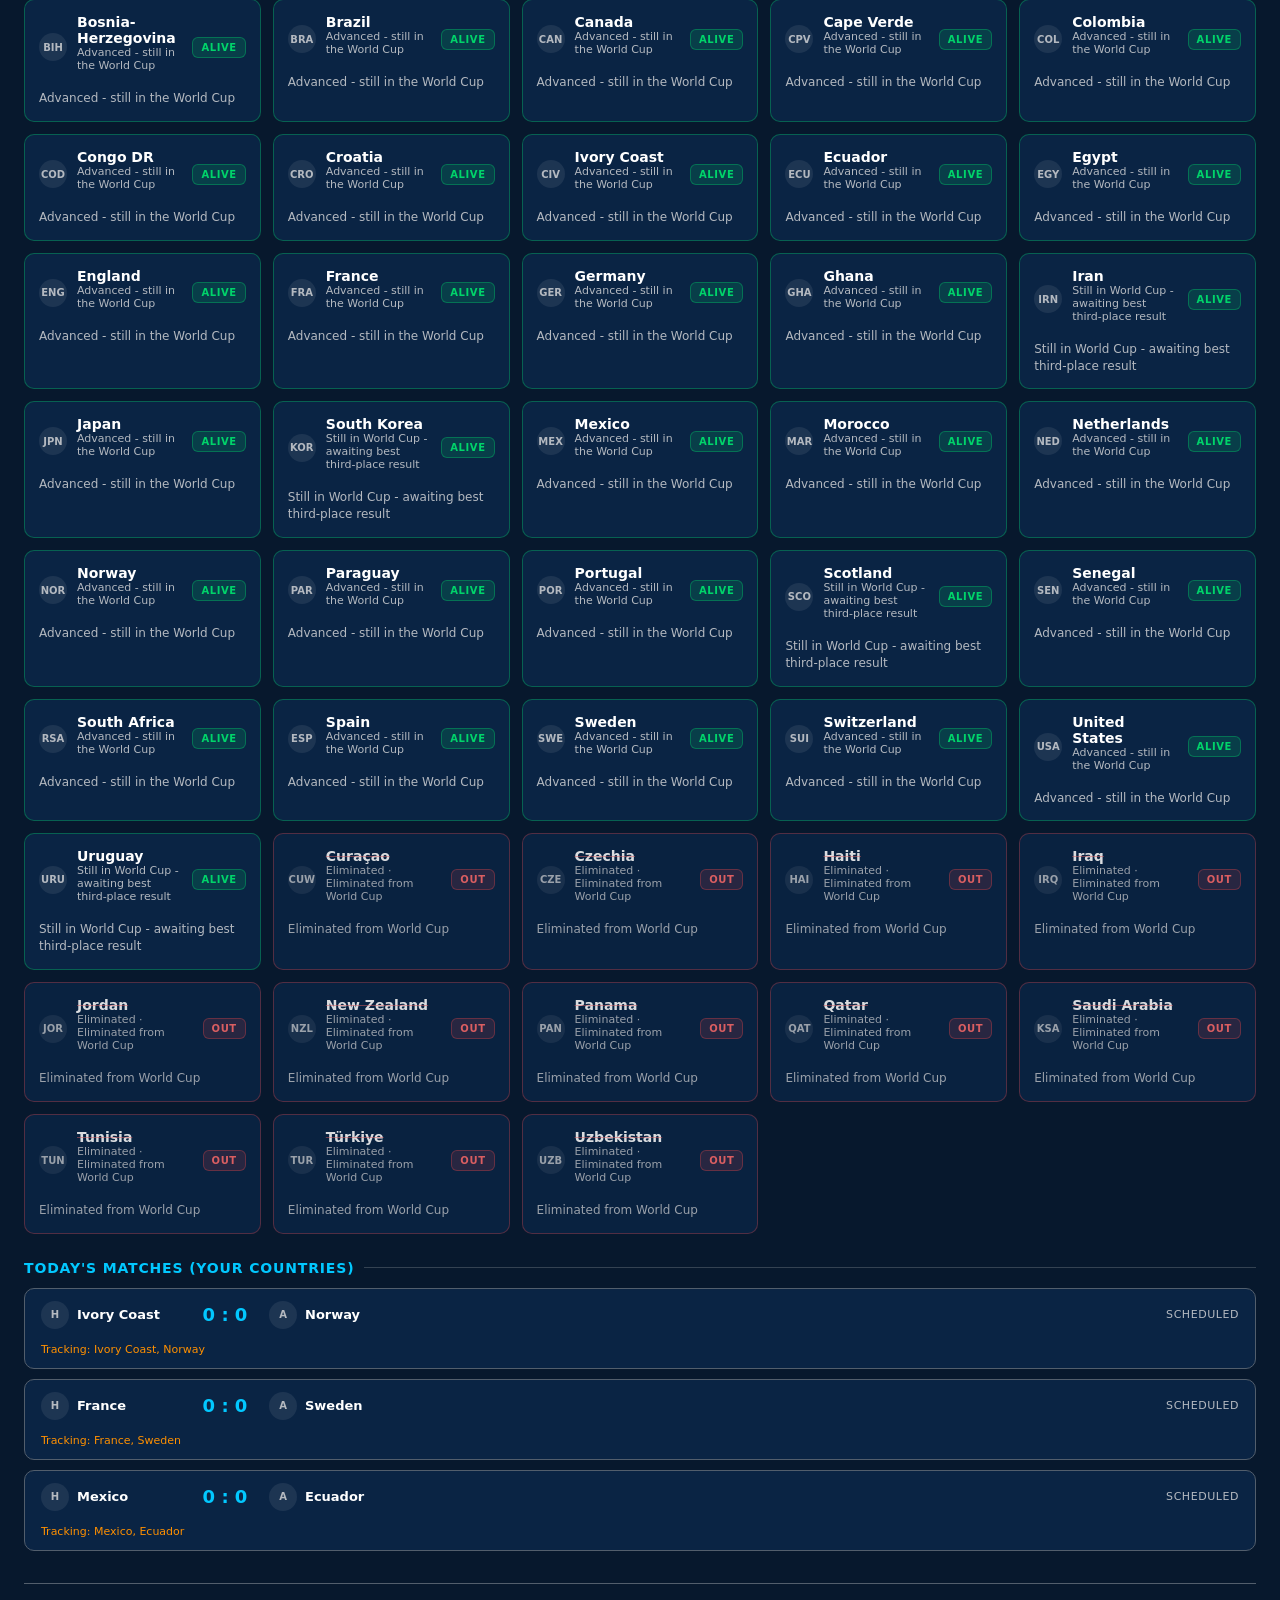
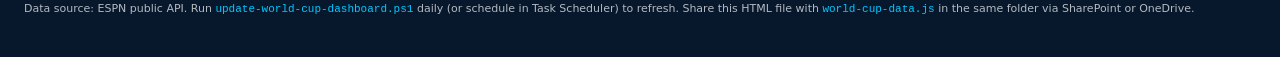
==== commit fb9cc04f: "Knockout survival UI and latest score refresh Co-authored-by: Cursor <cursoragent@cursor.com>" ====
--- a/docs/index.html
+++ b/docs/index.html
@@ -190,22 +190,127 @@
     .member-name { font-weight: 700; font-size: 15px; }
     .member-name-wrap {
       display: flex;
-      align-items: baseline;
-      gap: 8px;
-      flex-wrap: wrap;
-    }
-    .member-total-points {
-      font-size: 13px;
+      flex-direction: column;
+      gap: 6px;
+      min-width: 0;
+    }
+    .member-alive-label {
+      font-size: 11px;
       font-weight: 700;
-      color: var(--cisco-cyan);
+      color: var(--cisco-muted);
+      text-transform: uppercase;
+      letter-spacing: 0.06em;
+    }
+    .member-alive-label strong { color: #00d46a; font-size: 13px; }
+    .member-alive-label.all-out strong { color: #ff6b6b; }
+    .survival-bar {
+      display: flex;
+      gap: 4px;
+      width: 100%;
+      max-width: 120px;
+    }
+    .survival-segment {
+      flex: 1;
+      height: 6px;
+      border-radius: 999px;
+      background: rgba(255, 77, 79, 0.35);
+    }
+    .survival-segment.alive {
+      background: linear-gradient(90deg, #00d46a, #02c8ff);
+      box-shadow: 0 0 8px rgba(0, 212, 106, 0.35);
     }
     .member-score {
       font-size: 11px;
       font-weight: 700;
       padding: 4px 10px;
       border-radius: 999px;
-      background: rgba(2, 200, 255, 0.12);
+      flex-shrink: 0;
+    }
+    .member-score.surviving {
+      background: rgba(0, 212, 106, 0.12);
+      color: #00d46a;
+      border: 1px solid rgba(0, 212, 106, 0.35);
+    }
+    .member-score.partial {
+      background: rgba(255, 144, 0, 0.12);
+      color: var(--cisco-orange);
+      border: 1px solid rgba(255, 144, 0, 0.35);
+    }
+    .member-score.eliminated {
+      background: rgba(255, 77, 79, 0.12);
+      color: #ff6b6b;
+      border: 1px solid rgba(255, 77, 79, 0.35);
+    }
+    .member-card.perfect { border-color: rgba(0, 212, 106, 0.45); }
+    .member-card.gone { opacity: 0.72; border-color: rgba(255, 77, 79, 0.35); }
+    .eliminated-divider {
+      font-size: 10px;
+      font-weight: 700;
+      text-transform: uppercase;
+      letter-spacing: 0.08em;
+      color: #ff6b6b;
+      margin: 10px 0 4px;
+      padding-top: 8px;
+      border-top: 1px dashed rgba(255, 77, 79, 0.35);
+    }
+    .country-row.eliminated {
+      opacity: 0.55;
+      cursor: pointer;
+    }
+    .country-row.eliminated:hover { opacity: 0.72; }
+    .country-row.eliminated .country-name {
+      text-decoration: line-through;
+      text-decoration-color: rgba(255, 107, 107, 0.7);
+      color: var(--cisco-muted);
+    }
+    .country-row.eliminated .flag,
+    .country-row.eliminated .flag-placeholder {
+      filter: grayscale(1);
+      opacity: 0.65;
+    }
+    .leaderboard {
+      display: grid;
+      gap: 8px;
+      margin-bottom: 8px;
+    }
+    .leaderboard-row {
+      display: grid;
+      grid-template-columns: 36px 1fr auto auto;
+      gap: 12px;
+      align-items: center;
+      background: var(--cisco-navy-mid);
+      border: 1px solid var(--cisco-slate);
+      border-radius: var(--cisco-radius);
+      padding: 12px 14px;
+    }
+    .leaderboard-row.top { border-color: rgba(0, 212, 106, 0.45); background: rgba(0, 212, 106, 0.06); }
+    .leaderboard-rank {
+      font-size: 18px;
+      font-weight: 800;
       color: var(--cisco-cyan);
+      text-align: center;
+    }
+    .leaderboard-name { font-weight: 700; font-size: 14px; }
+    .leaderboard-meta { font-size: 11px; color: var(--cisco-muted); margin-top: 2px; }
+    .leaderboard-flags {
+      display: flex;
+      gap: 4px;
+      flex-wrap: wrap;
+      justify-content: flex-end;
+    }
+    .leaderboard-flags .flag,
+    .leaderboard-flags .flag-placeholder {
+      width: 22px;
+      height: 22px;
+      font-size: 8px;
+    }
+    @media (max-width: 700px) {
+      .leaderboard-row {
+        grid-template-columns: 32px 1fr;
+        grid-template-rows: auto auto;
+      }
+      .leaderboard-flags { grid-column: 2; justify-content: flex-start; }
+      .leaderboard-row .survival-bar { grid-column: 2; max-width: 100%; }
     }
     .member-note {
       font-size: 11px;
@@ -513,8 +618,8 @@
   <main class="main">
     <h1>World Cup Country Tracker</h1>
     <p class="subtitle">
-      Follow every country from our FIFA Draw — see at a glance who is still <strong style="color:#00d46a">IN</strong>
-      or <strong style="color:#ff6b6b">OUT</strong> of the 2026 World Cup. Click any country to meet their star player and link to FIFA.com.
+      Knockout stage tracker for our FIFA Draw picks — see who still has countries
+      <strong style="color:#00d46a">alive</strong> in the 2026 World Cup. Click any country for star player details.
     </p>
 
     <div class="alert-banner" id="changesBanner"></div>
@@ -532,6 +637,9 @@
       <button class="filter-btn" data-status="PENDING">Pending</button>
     </div>
     <p class="search-hint" id="searchHint">Tip: click a country card or press Enter after searching to open star player details.</p>
+
+    <div class="section-title">Knockout Survival Standings</div>
+    <div class="leaderboard" id="leaderboard"></div>
 
     <div class="section-title">By Team Member</div>
     <div class="member-grid" id="memberGrid"></div>
@@ -686,15 +794,70 @@
     }
 
     function badgeHtml(status) {
-      const label = status === 'IN' ? 'IN' : status === 'OUT' ? 'OUT' : 'PENDING';
+      const label = status === 'IN' ? 'ALIVE' : status === 'OUT' ? 'OUT' : 'PENDING';
       const cls = status === 'IN' ? 'in' : status === 'OUT' ? 'out' : 'pending';
       return `<span class="badge ${cls}">${label}</span>`;
+    }
+
+    function sortCountriesByStatus(countries) {
+      const order = { IN: 0, PENDING: 1, OUT: 2 };
+      return [...countries].sort((a, b) =>
+        (order[a.status] ?? 9) - (order[b.status] ?? 9) ||
+        (a.displayName || a.pickName).localeCompare(b.displayName || b.pickName)
+      );
+    }
+
+    function survivalBarHtml(inCount, total) {
+      return `<div class="survival-bar" aria-label="${inCount} of ${total} countries still alive">${
+        Array.from({ length: total }, (_, i) =>
+          `<span class="survival-segment ${i < inCount ? 'alive' : ''}"></span>`
+        ).join('')
+      }</div>`;
+    }
+
+    function memberScoreClass(inCount, total) {
+      if (inCount === 0) return 'eliminated';
+      if (inCount === total) return 'surviving';
+      return 'partial';
+    }
+
+    function countryStatusMeta(c) {
+      if (c.status === 'OUT') return `Eliminated · ${c.detail || 'Out of the World Cup'}`;
+      return c.detail || 'Still in the tournament';
+    }
+
+    function renderLeaderboard() {
+      const board = document.getElementById('leaderboard');
+      const ranked = [...data.members].sort((a, b) =>
+        b.inCount - a.inCount ||
+        a.outCount - b.outCount ||
+        a.name.localeCompare(b.name)
+      );
+
+      board.innerHTML = ranked.map((m, index) => {
+        const total = m.countries.length;
+        const alive = m.countries.filter(c => c.status === 'IN');
+        const aliveNames = alive.map(c => c.displayName || c.pickName).join(', ') || 'None left';
+        const rowClass = index === 0 && m.inCount > 0 ? 'leaderboard-row top' : 'leaderboard-row';
+        const flags = alive.map(c => flagHtml(c)).join('');
+        return `
+          <div class="${rowClass}">
+            <div class="leaderboard-rank">${index + 1}</div>
+            <div>
+              <div class="leaderboard-name">${esc(m.name)}</div>
+              <div class="leaderboard-meta">${m.inCount} of ${total} alive · ${esc(aliveNames)}</div>
+            </div>
+            ${survivalBarHtml(m.inCount, total)}
+            <div class="leaderboard-flags">${flags || '<span class="leaderboard-meta">—</span>'}</div>
+          </div>
+        `;
+      }).join('');
     }
 
     function renderSummary() {
       const s = data.summary;
       document.getElementById('summaryRow').innerHTML = `
-        <div class="stat-card in"><div class="stat-label">Still In</div><div class="stat-value">${s.inCount}</div></div>
+        <div class="stat-card in"><div class="stat-label">Still Alive</div><div class="stat-value">${s.inCount}</div></div>
         <div class="stat-card out"><div class="stat-label">Eliminated</div><div class="stat-value">${s.outCount}</div></div>
         <div class="stat-card pending"><div class="stat-label">Pending</div><div class="stat-value">${s.pendingCount}</div></div>
         <div class="stat-card team"><div class="stat-label">Team Members</div><div class="stat-value">${s.members}</div></div>
@@ -732,28 +895,61 @@
           );
         })
         .map(m => {
-          const countries = m.countries.filter(c => matchesFilter(c));
-          if (countries.length === 0 && (statusFilter !== 'ALL' || search)) return '';
-          const totalPoints = m.countries.reduce((sum, c) => sum + (Number(c.points) || 0), 0);
+          const allCountries = sortCountriesByStatus(m.countries);
+          const visible = allCountries.filter(c => matchesFilter(c));
+          if (visible.length === 0 && (statusFilter !== 'ALL' || search)) return '';
+
+          const total = m.countries.length;
+          const aliveCountries = allCountries.filter(c => c.status === 'IN');
+          const outCountries = allCountries.filter(c => c.status === 'OUT');
+          const displayCountries = statusFilter === 'ALL'
+            ? allCountries
+            : visible;
+
+          const cardClass = m.inCount === 0
+            ? 'member-card gone'
+            : m.inCount === total
+              ? 'member-card perfect'
+              : 'member-card';
+
           const note = m.note ? `<div class="member-note">${esc(m.note)}</div>` : '';
-          const rows = (countries.length ? countries : m.countries).map(c => `
-            <div class="country-row" data-status="${esc(c.status)}" data-pick-name="${esc(c.pickName)}" title="View star player">
-              ${flagHtml(c)}
-              <div class="country-info">
-                <div class="country-name">${esc(c.displayName || c.pickName)}</div>
-                <div class="country-meta">${esc(c.group)} · Rank ${c.rank > 0 ? c.rank : '–'} · ${esc(c.record || '0-0-0')} · ${c.points ?? 0} pts · ${esc(c.detail)}</div>
+
+          function countryRowHtml(c) {
+            const eliminated = c.status === 'OUT';
+            return `
+              <div class="country-row${eliminated ? ' eliminated' : ''}" data-status="${esc(c.status)}" data-pick-name="${esc(c.pickName)}" title="View star player">
+                ${flagHtml(c)}
+                <div class="country-info">
+                  <div class="country-name">${esc(c.displayName || c.pickName)}</div>
+                  <div class="country-meta">${esc(countryStatusMeta(c))}</div>
+                </div>
+                ${badgeHtml(c.status)}
               </div>
-              ${badgeHtml(c.status)}
-            </div>
-          `).join('');
+            `;
+          }
+
+          let rows = '';
+          if (statusFilter === 'ALL') {
+            rows += aliveCountries.map(countryRowHtml).join('');
+            if (outCountries.length > 0) {
+              rows += `<div class="eliminated-divider">Eliminated (${outCountries.length})</div>`;
+              rows += outCountries.map(countryRowHtml).join('');
+            }
+          } else {
+            rows = displayCountries.map(countryRowHtml).join('');
+          }
+
           return `
-            <article class="member-card" data-member="${esc(m.name)}">
+            <article class="${cardClass}" data-member="${esc(m.name)}">
               <div class="member-head">
                 <div class="member-name-wrap">
                   <span class="member-name">${esc(m.name)}</span>
-                  <span class="member-total-points">${totalPoints} pts</span>
+                  <span class="member-alive-label${m.inCount === 0 ? ' all-out' : ''}">
+                    <strong>${m.inCount}</strong> of ${total} alive
+                  </span>
+                  ${survivalBarHtml(m.inCount, total)}
                 </div>
-                <span class="member-score">${m.inCount} IN · ${m.outCount} OUT</span>
+                <span class="member-score ${memberScoreClass(m.inCount, total)}">${m.inCount}/${total}</span>
               </div>
               ${note}
               ${rows}
@@ -798,7 +994,7 @@
               ${flagHtml(c)}
               <div>
                 <div class="country-card-name">${esc(c.displayName || c.pickName)}</div>
-                <div class="country-card-group">${esc(c.group)} · Rank ${c.rank} · ${c.points} pts</div>
+                <div class="country-card-group">${esc(countryStatusMeta(c))}</div>
               </div>
               ${badgeHtml(c.status)}
             </div>
@@ -847,6 +1043,7 @@
     function renderAll() {
       renderSummary();
       renderChanges();
+      renderLeaderboard();
       renderMembers();
       renderCountries();
       renderMatches();
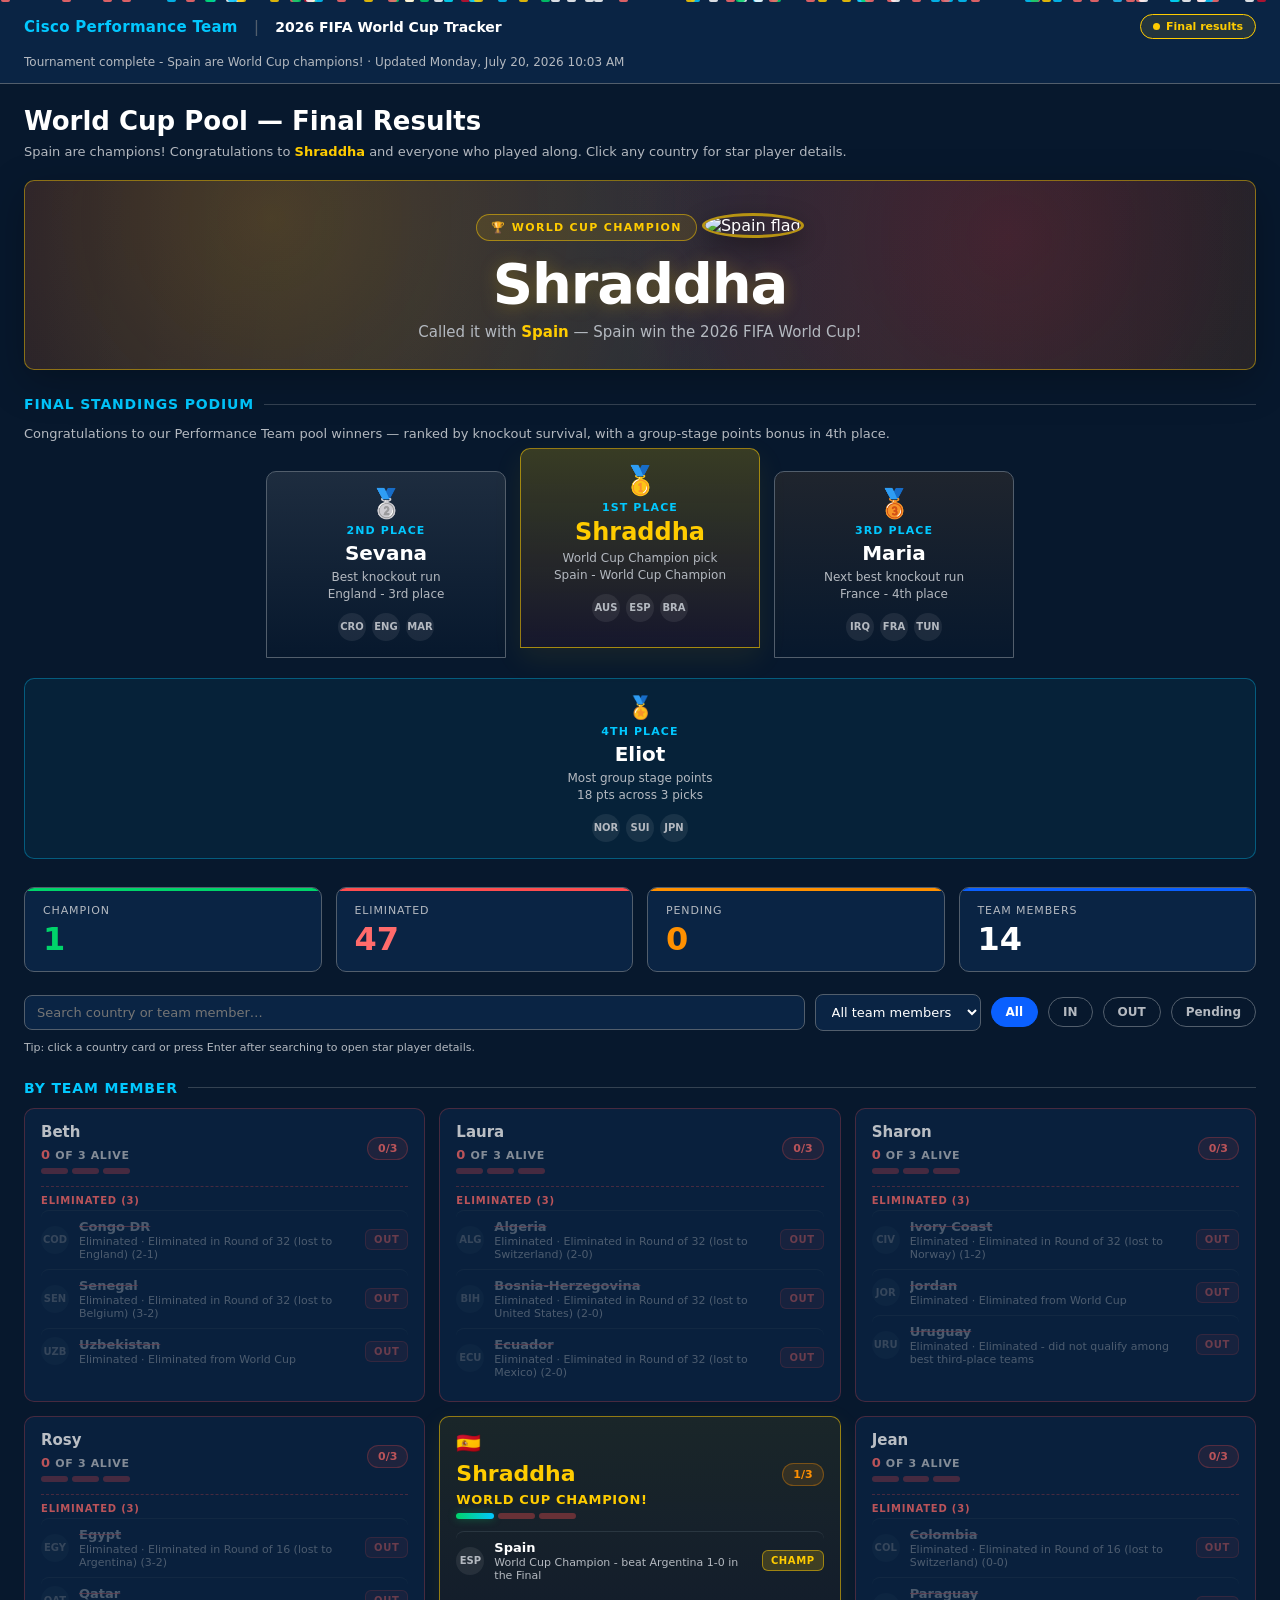
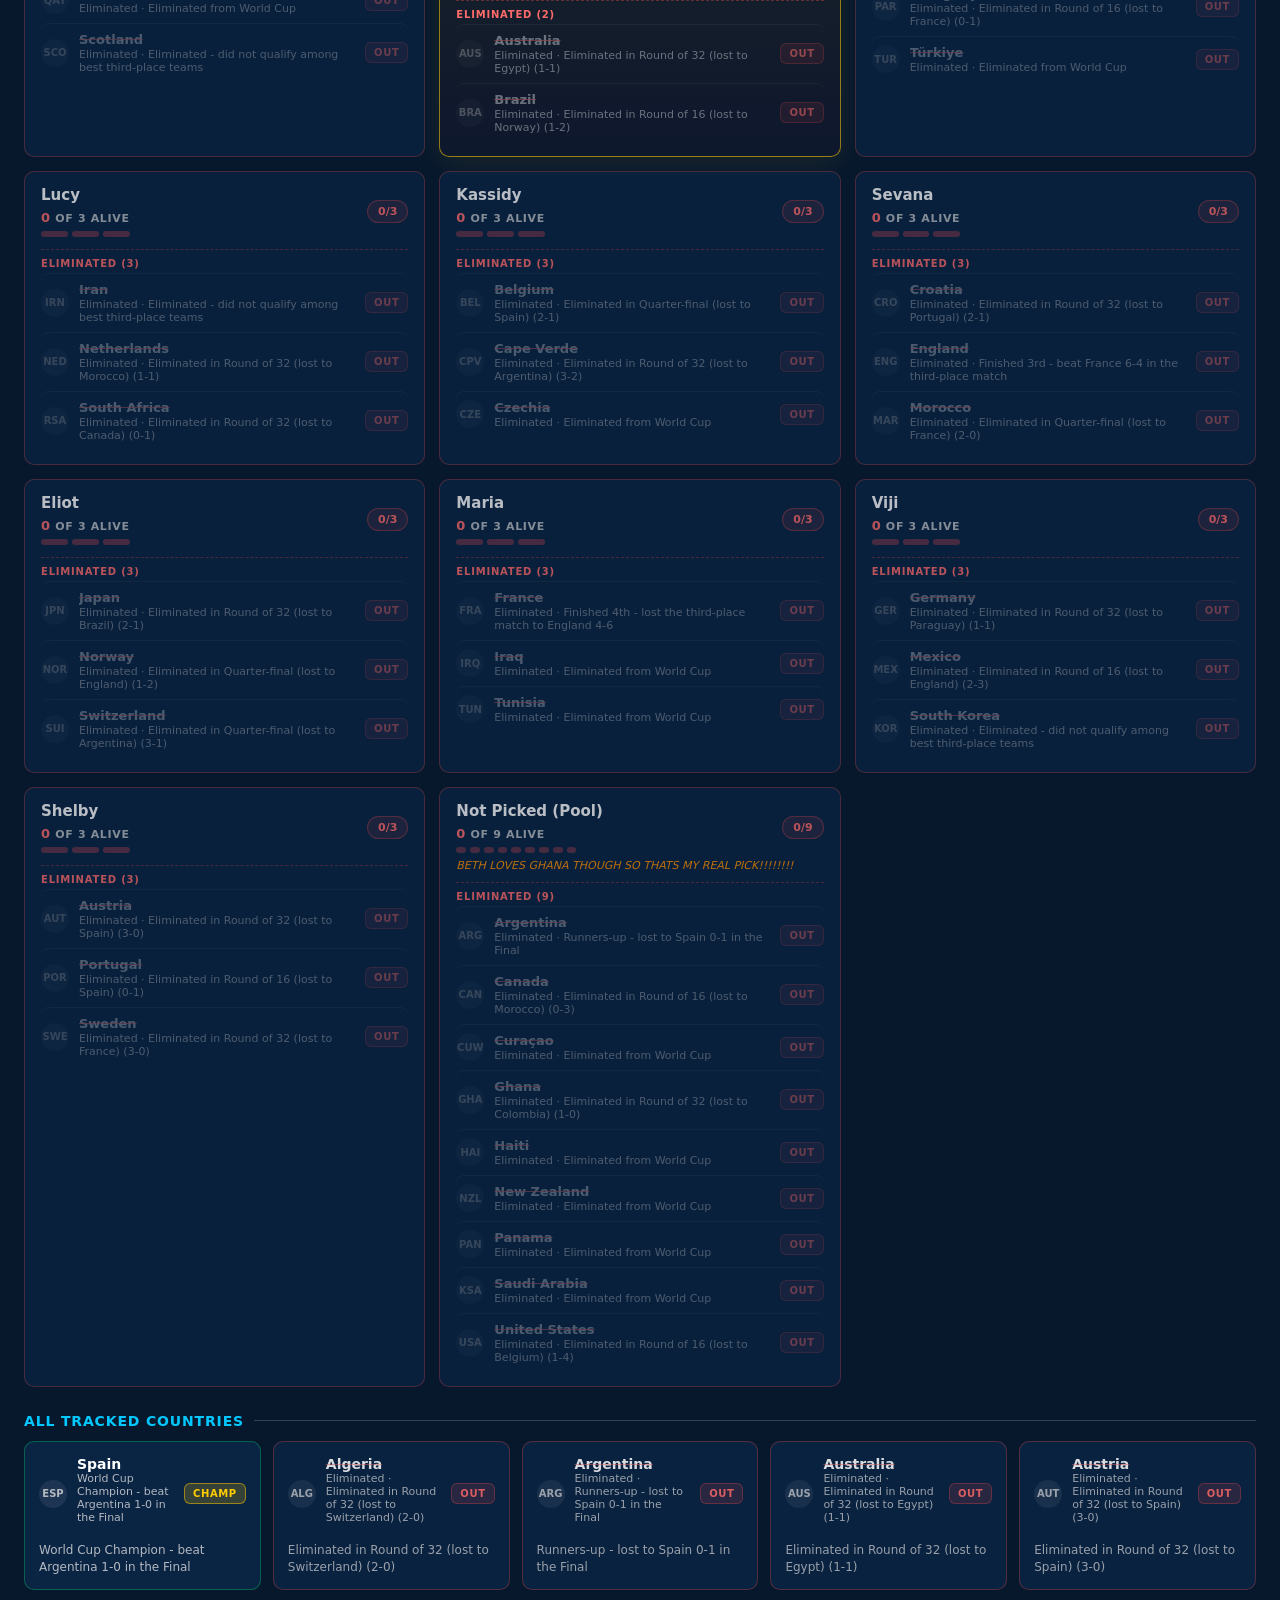
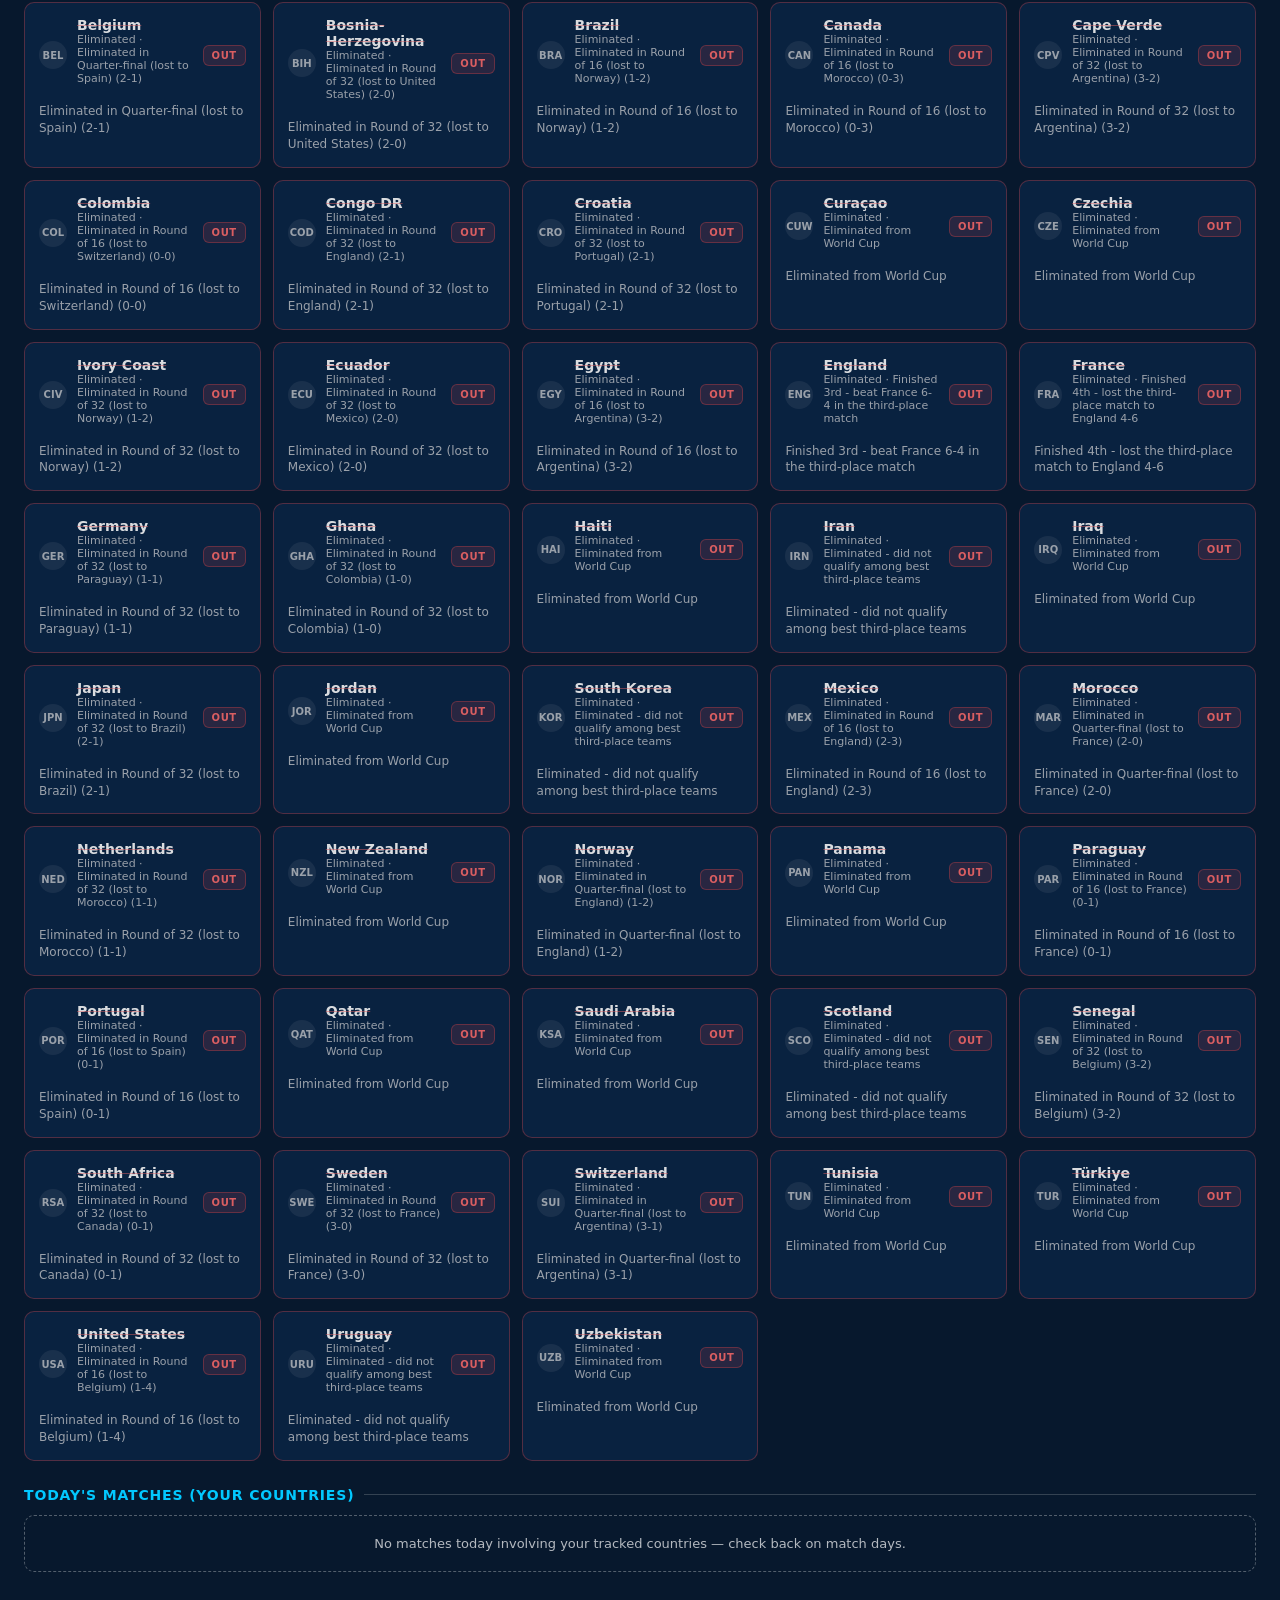
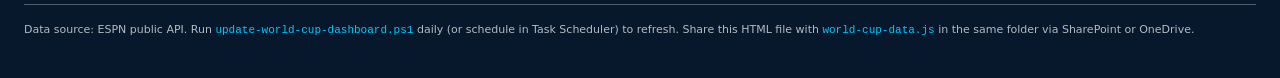
==== commit d1916a2e: "Final World Cup update with winner celebration and podium. Spain crowned champions with Shraddha hig" ====
--- a/docs/index.html
+++ b/docs/index.html
@@ -367,6 +367,7 @@
       flex-shrink: 0;
     }
     .badge.in { background: rgba(0, 212, 106, 0.15); color: #00d46a; border: 1px solid rgba(0, 212, 106, 0.35); }
+    .badge.in.champion { background: rgba(255, 204, 0, 0.18); color: #ffcc00; border: 1px solid rgba(255, 204, 0, 0.5); }
     .badge.out { background: rgba(255, 77, 79, 0.15); color: #ff6b6b; border: 1px solid rgba(255, 77, 79, 0.35); }
     .badge.pending { background: rgba(255, 144, 0, 0.15); color: var(--cisco-orange); border: 1px solid rgba(255, 144, 0, 0.35); }
     .country-grid {
@@ -603,6 +604,213 @@
       padding-top: 14px;
       border-top: 1px solid rgba(82, 94, 108, 0.35);
     }
+
+    .confetti-layer {
+      pointer-events: none;
+      position: fixed;
+      inset: 0;
+      overflow: hidden;
+      z-index: 999;
+    }
+    .confetti-piece {
+      position: absolute;
+      top: -12px;
+      width: 9px;
+      height: 14px;
+      border-radius: 2px;
+      opacity: 0.85;
+      animation: confetti-fall linear infinite;
+    }
+    @keyframes confetti-fall {
+      0% { transform: translateY(-10vh) rotate(0deg); }
+      100% { transform: translateY(110vh) rotate(720deg); }
+    }
+
+    .winner-hero {
+      position: relative;
+      border-radius: var(--cisco-radius);
+      padding: 32px 24px 28px;
+      margin-bottom: 24px;
+      text-align: center;
+      background:
+        radial-gradient(circle at 20% 20%, rgba(255, 204, 0, 0.18), transparent 45%),
+        radial-gradient(circle at 80% 30%, rgba(200, 16, 46, 0.2), transparent 40%),
+        linear-gradient(135deg, rgba(200, 16, 46, 0.12), rgba(255, 204, 0, 0.08));
+      border: 1px solid rgba(255, 204, 0, 0.45);
+      box-shadow: 0 12px 40px rgba(0, 0, 0, 0.25);
+      overflow: hidden;
+    }
+    .winner-hero.hidden { display: none; }
+    .winner-hero::before {
+      content: '';
+      position: absolute;
+      inset: 0;
+      background: linear-gradient(90deg, transparent, rgba(255,255,255,0.06), transparent);
+      animation: winner-shimmer 4s ease-in-out infinite;
+    }
+    @keyframes winner-shimmer {
+      0%, 100% { transform: translateX(-120%); }
+      50% { transform: translateX(120%); }
+    }
+    .winner-badge {
+      display: inline-flex;
+      align-items: center;
+      gap: 8px;
+      padding: 6px 14px;
+      border-radius: 999px;
+      font-size: 11px;
+      font-weight: 800;
+      letter-spacing: 0.12em;
+      text-transform: uppercase;
+      color: #ffcc00;
+      border: 1px solid rgba(255, 204, 0, 0.5);
+      background: rgba(255, 204, 0, 0.1);
+      margin-bottom: 14px;
+      position: relative;
+    }
+    .winner-flag {
+      width: 80px;
+      height: 80px;
+      border-radius: 50%;
+      object-fit: cover;
+      border: 3px solid rgba(255, 204, 0, 0.65);
+      box-shadow: 0 8px 24px rgba(0, 0, 0, 0.35);
+      margin-bottom: 12px;
+      position: relative;
+    }
+    .winner-name {
+      font-size: clamp(34px, 7vw, 56px);
+      font-weight: 800;
+      line-height: 1.05;
+      letter-spacing: -0.02em;
+      color: #fff;
+      text-shadow: 0 2px 18px rgba(255, 204, 0, 0.25);
+      position: relative;
+    }
+    .winner-subtitle {
+      margin-top: 10px;
+      font-size: 15px;
+      color: var(--cisco-muted);
+      position: relative;
+    }
+    .winner-subtitle strong { color: #ffcc00; }
+
+    .podium-section { margin-bottom: 28px; }
+    .podium-section.hidden { display: none; }
+    .podium-intro {
+      font-size: 13px;
+      color: var(--cisco-muted);
+      margin-bottom: 14px;
+      line-height: 1.5;
+    }
+    .podium-stage {
+      display: flex;
+      align-items: flex-end;
+      justify-content: center;
+      gap: 14px;
+      flex-wrap: wrap;
+    }
+    .podium-place {
+      flex: 1 1 150px;
+      max-width: 240px;
+      min-width: 140px;
+      text-align: center;
+      border-radius: var(--cisco-radius) var(--cisco-radius) 0 0;
+      padding: 18px 14px 16px;
+      border: 1px solid var(--cisco-slate);
+      background: var(--cisco-navy-mid);
+      position: relative;
+    }
+    .podium-medal {
+      font-size: 28px;
+      line-height: 1;
+      margin-bottom: 6px;
+    }
+    .podium-rank {
+      font-size: 11px;
+      font-weight: 800;
+      letter-spacing: 0.1em;
+      text-transform: uppercase;
+      color: var(--cisco-cyan);
+      margin-bottom: 4px;
+    }
+    .podium-name {
+      font-size: 20px;
+      font-weight: 800;
+      margin-bottom: 4px;
+    }
+    .podium-metric {
+      font-size: 12px;
+      color: var(--cisco-muted);
+      line-height: 1.4;
+      margin-bottom: 10px;
+      min-height: 34px;
+    }
+    .podium-flags {
+      display: flex;
+      justify-content: center;
+      gap: 6px;
+      flex-wrap: wrap;
+    }
+    .podium-place.place-1 {
+      order: 2;
+      min-height: 200px;
+      background: linear-gradient(180deg, rgba(255, 204, 0, 0.2), rgba(200, 16, 46, 0.08));
+      border-color: rgba(255, 204, 0, 0.55);
+      transform: translateY(-10px);
+      box-shadow: 0 10px 30px rgba(255, 204, 0, 0.08);
+    }
+    .podium-place.place-1 .podium-name { font-size: 24px; color: #ffcc00; }
+    .podium-place.place-2 {
+      order: 1;
+      min-height: 160px;
+      background: linear-gradient(180deg, rgba(192, 192, 192, 0.12), transparent);
+    }
+    .podium-place.place-3 {
+      order: 3;
+      min-height: 140px;
+      background: linear-gradient(180deg, rgba(205, 127, 50, 0.12), transparent);
+    }
+    .podium-place.place-4 {
+      flex: 1 1 100%;
+      max-width: 100%;
+      min-height: auto;
+      border-radius: var(--cisco-radius);
+      margin-top: 6px;
+      order: 4;
+      background: rgba(2, 200, 255, 0.06);
+      border-color: rgba(2, 200, 255, 0.35);
+      transform: none;
+    }
+    .podium-place.place-4 .podium-medal { font-size: 22px; }
+
+    .member-card.winner {
+      border-color: rgba(255, 204, 0, 0.55);
+      background: linear-gradient(180deg, rgba(255, 204, 0, 0.08), rgba(200, 16, 46, 0.04));
+      box-shadow: 0 8px 28px rgba(255, 204, 0, 0.08);
+    }
+    .member-card.winner .member-name {
+      font-size: 22px;
+      color: #ffcc00;
+    }
+    .member-card.winner .member-name-wrap::before {
+      content: '🇪🇸';
+      font-size: 20px;
+      margin-right: 6px;
+    }
+    .member-card.winner .member-score.surviving {
+      background: rgba(255, 204, 0, 0.15);
+      border-color: rgba(255, 204, 0, 0.45);
+      color: #ffcc00;
+    }
+
+    .leaderboard-section.hidden { display: none; }
+    .pill.final {
+      border-color: #ffcc00;
+      color: #ffcc00;
+      background: rgba(255, 204, 0, 0.1);
+    }
+    .pill.final .live-dot { background: #ffcc00; animation: none; }
   </style>
 </head>
 <body>
@@ -611,18 +819,27 @@
     <span class="sep">|</span>
     <span class="title">2026 FIFA World Cup Tracker</span>
     <span class="spacer"></span>
-    <span class="pill live"><span class="live-dot"></span> Daily status</span>
+    <span class="pill live" id="statusPill"><span class="live-dot"></span> <span id="statusPillText">Daily status</span></span>
     <span class="meta" id="updatedMeta">Loading…</span>
   </header>
 
   <main class="main">
-    <h1>World Cup Country Tracker</h1>
-    <p class="subtitle">
+    <h1 id="pageTitle">World Cup Country Tracker</h1>
+    <p class="subtitle" id="pageSubtitle">
       Knockout stage tracker for our FIFA Draw picks — see who still has countries
       <strong style="color:#00d46a">alive</strong> in the 2026 World Cup. Click any country for star player details.
     </p>
 
+    <div class="confetti-layer" id="confetti" aria-hidden="true"></div>
+    <div class="winner-hero hidden" id="winnerHero" aria-live="polite"></div>
+
     <div class="alert-banner" id="changesBanner"></div>
+
+    <div class="podium-section hidden" id="podiumSection">
+      <div class="section-title">Final Standings Podium</div>
+      <p class="podium-intro">Congratulations to our Performance Team pool winners — ranked by knockout survival, with a group-stage points bonus in 4th place.</p>
+      <div class="podium-stage" id="podium"></div>
+    </div>
 
     <div class="summary-row" id="summaryRow"></div>
 
@@ -638,8 +855,8 @@
     </div>
     <p class="search-hint" id="searchHint">Tip: click a country card or press Enter after searching to open star player details.</p>
 
-    <div class="section-title">Knockout Survival Standings</div>
-    <div class="leaderboard" id="leaderboard"></div>
+    <div class="section-title leaderboard-section" id="leaderboardSection">Knockout Survival Standings</div>
+    <div class="leaderboard leaderboard-section" id="leaderboard"></div>
 
     <div class="section-title">By Team Member</div>
     <div class="member-grid" id="memberGrid"></div>
@@ -793,10 +1010,101 @@
       return `<div class="flag-placeholder">${abbr}</div>`;
     }
 
-    function badgeHtml(status) {
-      const label = status === 'IN' ? 'ALIVE' : status === 'OUT' ? 'OUT' : 'PENDING';
-      const cls = status === 'IN' ? 'in' : status === 'OUT' ? 'out' : 'pending';
+    function badgeHtml(status, pickName) {
+      const isChampion = data.tournamentComplete && status === 'IN';
+      const label = isChampion ? 'CHAMP' : status === 'IN' ? 'ALIVE' : status === 'OUT' ? 'OUT' : 'PENDING';
+      const cls = isChampion ? 'in champion' : status === 'IN' ? 'in' : status === 'OUT' ? 'out' : 'pending';
       return `<span class="badge ${cls}">${label}</span>`;
+    }
+
+    function podiumMedal(place) {
+      return ({ 1: '🥇', 2: '🥈', 3: '🥉', 4: '🏅' })[place] || `#${place}`;
+    }
+
+    function startConfetti() {
+      const container = document.getElementById('confetti');
+      if (!container || container.dataset.started === '1') return;
+      container.dataset.started = '1';
+      const colors = ['#ffcc00', '#c8102e', '#00d46a', '#02c8ff', '#ffffff', '#ff6b6b'];
+      for (let i = 0; i < 90; i++) {
+        const piece = document.createElement('span');
+        piece.className = 'confetti-piece';
+        piece.style.left = `${Math.random() * 100}%`;
+        piece.style.background = colors[Math.floor(Math.random() * colors.length)];
+        piece.style.animationDelay = `${Math.random() * 5}s`;
+        piece.style.animationDuration = `${3 + Math.random() * 4}s`;
+        container.appendChild(piece);
+      }
+    }
+
+    function renderWinnerHero() {
+      const hero = document.getElementById('winnerHero');
+      const podium = data.podium;
+      if (!data.tournamentComplete || !podium) {
+        hero.classList.add('hidden');
+        hero.innerHTML = '';
+        return;
+      }
+      const logo = podium.championLogo
+        ? `<img class="winner-flag" src="${esc(podium.championLogo)}" alt="Spain flag" />`
+        : '';
+      hero.innerHTML = `
+        <div class="winner-badge">🏆 World Cup Champion</div>
+        ${logo}
+        <div class="winner-name">${esc(podium.winnerMember)}</div>
+        <div class="winner-subtitle">
+          Called it with <strong>${esc(podium.championPick || podium.championTeam)}</strong> —
+          ${esc(podium.championTeam)} win the 2026 FIFA World Cup!
+        </div>
+      `;
+      hero.classList.remove('hidden');
+      startConfetti();
+    }
+
+    function renderPodium() {
+      const section = document.getElementById('podiumSection');
+      const stage = document.getElementById('podium');
+      if (!data.podium || !data.podium.places || data.podium.places.length === 0) {
+        section.classList.add('hidden');
+        stage.innerHTML = '';
+        return;
+      }
+      stage.innerHTML = data.podium.places.map(place => {
+        const flags = (place.countries || []).map(c => flagHtml(c)).join('');
+        return `
+          <div class="podium-place place-${place.place}">
+            <div class="podium-medal">${podiumMedal(place.place)}</div>
+            <div class="podium-rank">${esc(place.title)}</div>
+            <div class="podium-name">${esc(place.memberName)}</div>
+            <div class="podium-metric">${esc(place.subtitle)}<br>${esc(place.metric || '')}</div>
+            <div class="podium-flags">${flags}</div>
+          </div>
+        `;
+      }).join('');
+      section.classList.remove('hidden');
+    }
+
+    function renderTournamentChrome() {
+      const complete = !!data.tournamentComplete;
+      const pill = document.getElementById('statusPill');
+      const pillText = document.getElementById('statusPillText');
+      const title = document.getElementById('pageTitle');
+      const subtitle = document.getElementById('pageSubtitle');
+      const leaderboardSections = document.querySelectorAll('.leaderboard-section');
+
+      if (complete) {
+        pill.classList.add('final');
+        pillText.textContent = 'Final results';
+        title.textContent = 'World Cup Pool — Final Results';
+        subtitle.innerHTML = `Spain are champions! Congratulations to <strong style="color:#ffcc00">${esc(data.podium?.winnerMember || 'Shraddha')}</strong> and everyone who played along. Click any country for star player details.`;
+        leaderboardSections.forEach(el => el.classList.add('hidden'));
+      } else {
+        pill.classList.remove('final');
+        pillText.textContent = 'Daily status';
+        title.textContent = 'World Cup Country Tracker';
+        subtitle.innerHTML = 'Knockout stage tracker for our FIFA Draw picks — see who still has countries <strong style="color:#00d46a">alive</strong> in the 2026 World Cup. Click any country for star player details.';
+        leaderboardSections.forEach(el => el.classList.remove('hidden'));
+      }
     }
 
     function sortCountriesByStatus(countries) {
@@ -856,8 +1164,9 @@
 
     function renderSummary() {
       const s = data.summary;
+      const aliveLabel = data.tournamentComplete ? 'Champion' : 'Still Alive';
       document.getElementById('summaryRow').innerHTML = `
-        <div class="stat-card in"><div class="stat-label">Still Alive</div><div class="stat-value">${s.inCount}</div></div>
+        <div class="stat-card in"><div class="stat-label">${aliveLabel}</div><div class="stat-value">${s.inCount}</div></div>
         <div class="stat-card out"><div class="stat-label">Eliminated</div><div class="stat-value">${s.outCount}</div></div>
         <div class="stat-card pending"><div class="stat-label">Pending</div><div class="stat-value">${s.pendingCount}</div></div>
         <div class="stat-card team"><div class="stat-label">Team Members</div><div class="stat-value">${s.members}</div></div>
@@ -906,13 +1215,19 @@
             ? allCountries
             : visible;
 
-          const cardClass = m.inCount === 0
-            ? 'member-card gone'
-            : m.inCount === total
-              ? 'member-card perfect'
-              : 'member-card';
+          const cardClass = data.podium && m.name === data.podium.winnerMember
+            ? 'member-card winner'
+            : m.inCount === 0
+              ? 'member-card gone'
+              : m.inCount === total
+                ? 'member-card perfect'
+                : 'member-card';
 
           const note = m.note ? `<div class="member-note">${esc(m.note)}</div>` : '';
+          const isWinner = data.podium && m.name === data.podium.winnerMember;
+          const aliveLabel = isWinner
+            ? '<strong style="color:#ffcc00">World Cup Champion!</strong>'
+            : `<strong>${m.inCount}</strong> of ${total} alive`;
 
           function countryRowHtml(c) {
             const eliminated = c.status === 'OUT';
@@ -944,8 +1259,8 @@
               <div class="member-head">
                 <div class="member-name-wrap">
                   <span class="member-name">${esc(m.name)}</span>
-                  <span class="member-alive-label${m.inCount === 0 ? ' all-out' : ''}">
-                    <strong>${m.inCount}</strong> of ${total} alive
+                  <span class="member-alive-label${m.inCount === 0 && !isWinner ? ' all-out' : ''}">
+                    ${aliveLabel}
                   </span>
                   ${survivalBarHtml(m.inCount, total)}
                 </div>
@@ -1041,6 +1356,9 @@
     }
 
     function renderAll() {
+      renderTournamentChrome();
+      renderWinnerHero();
+      renderPodium();
       renderSummary();
       renderChanges();
       renderLeaderboard();
